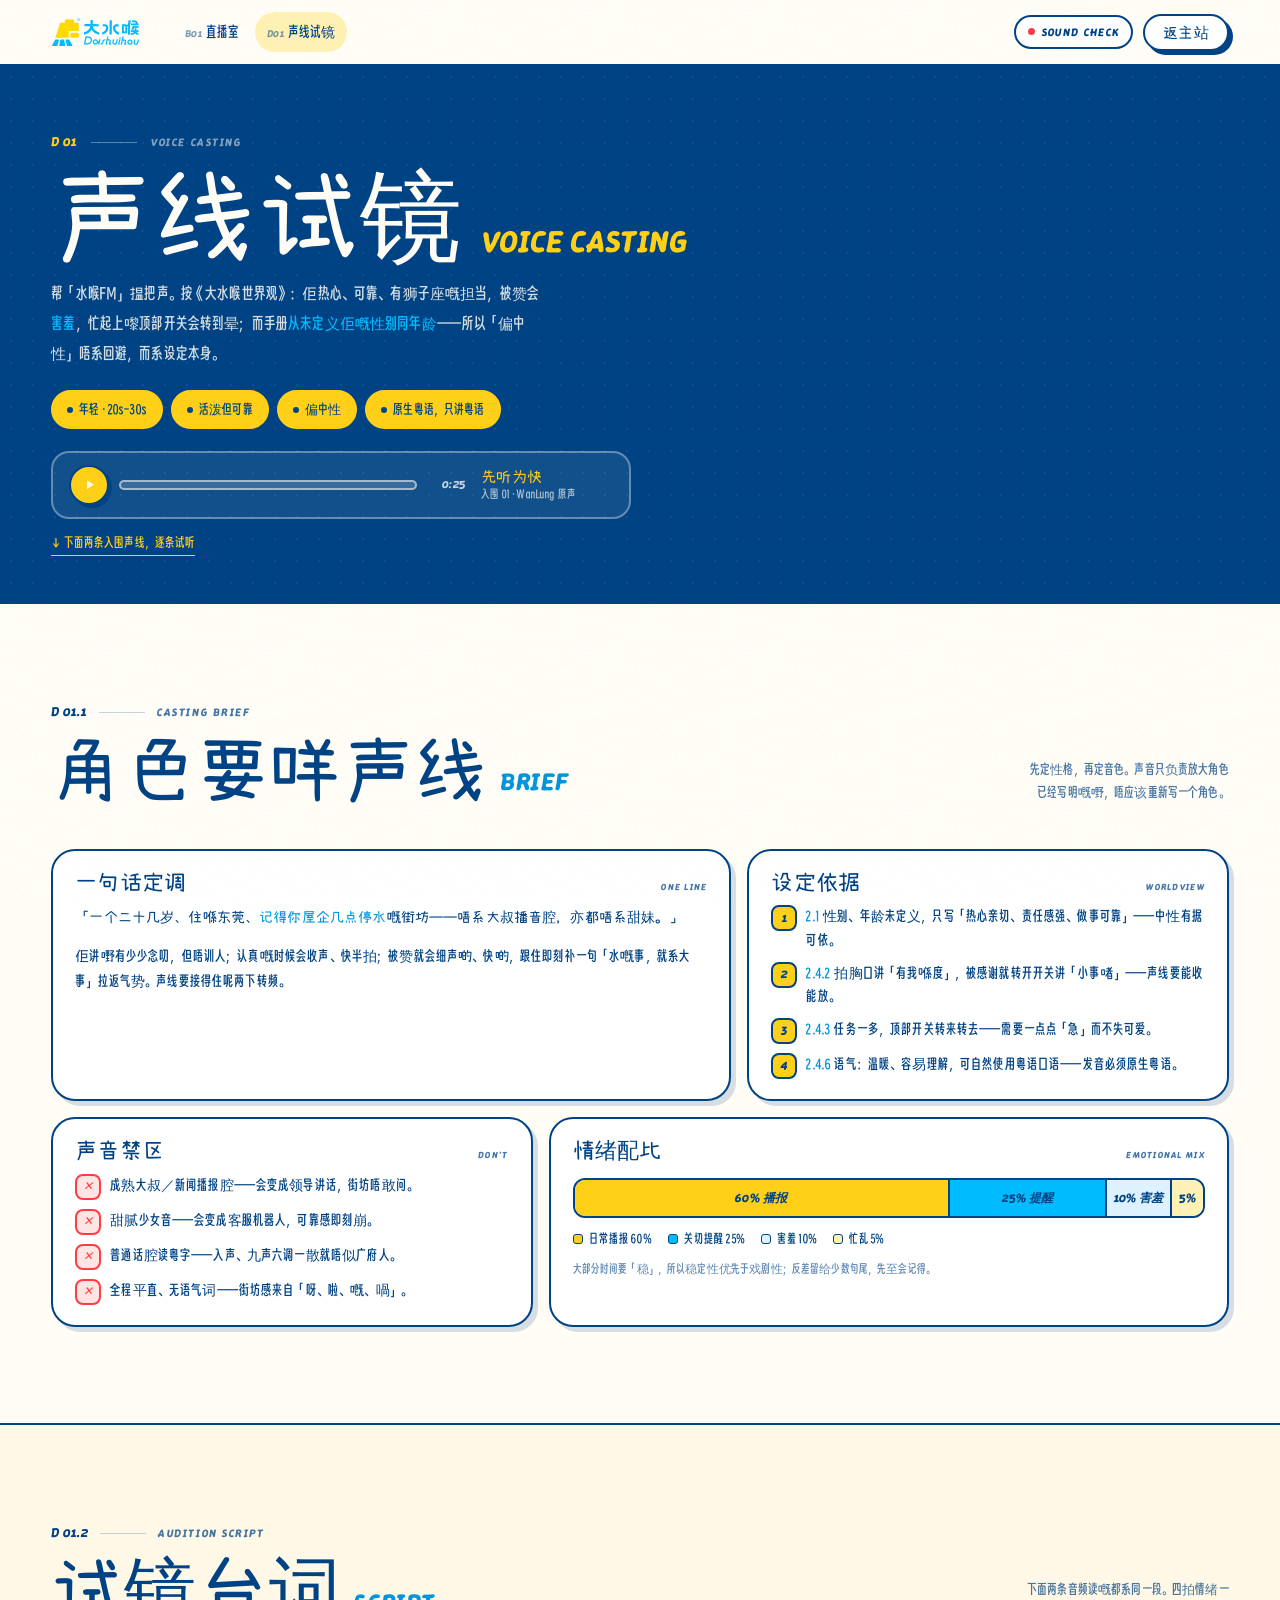
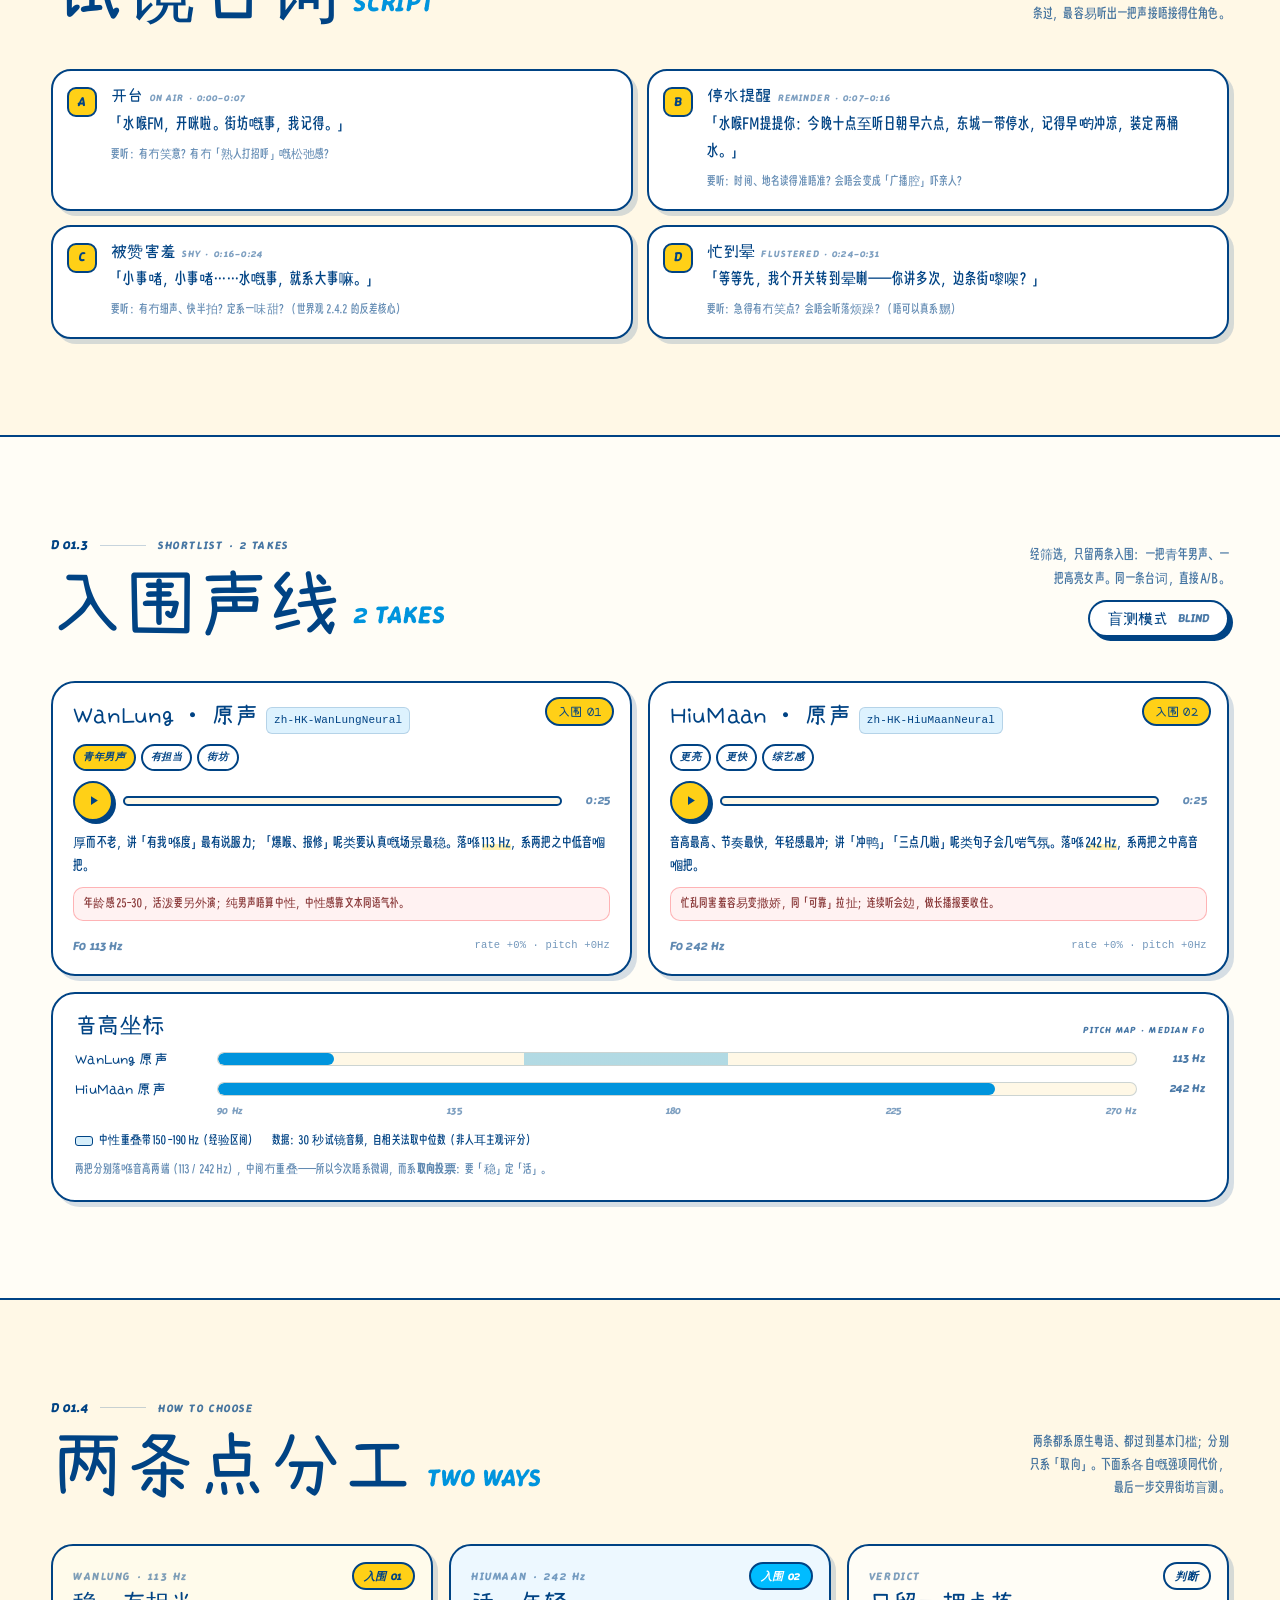
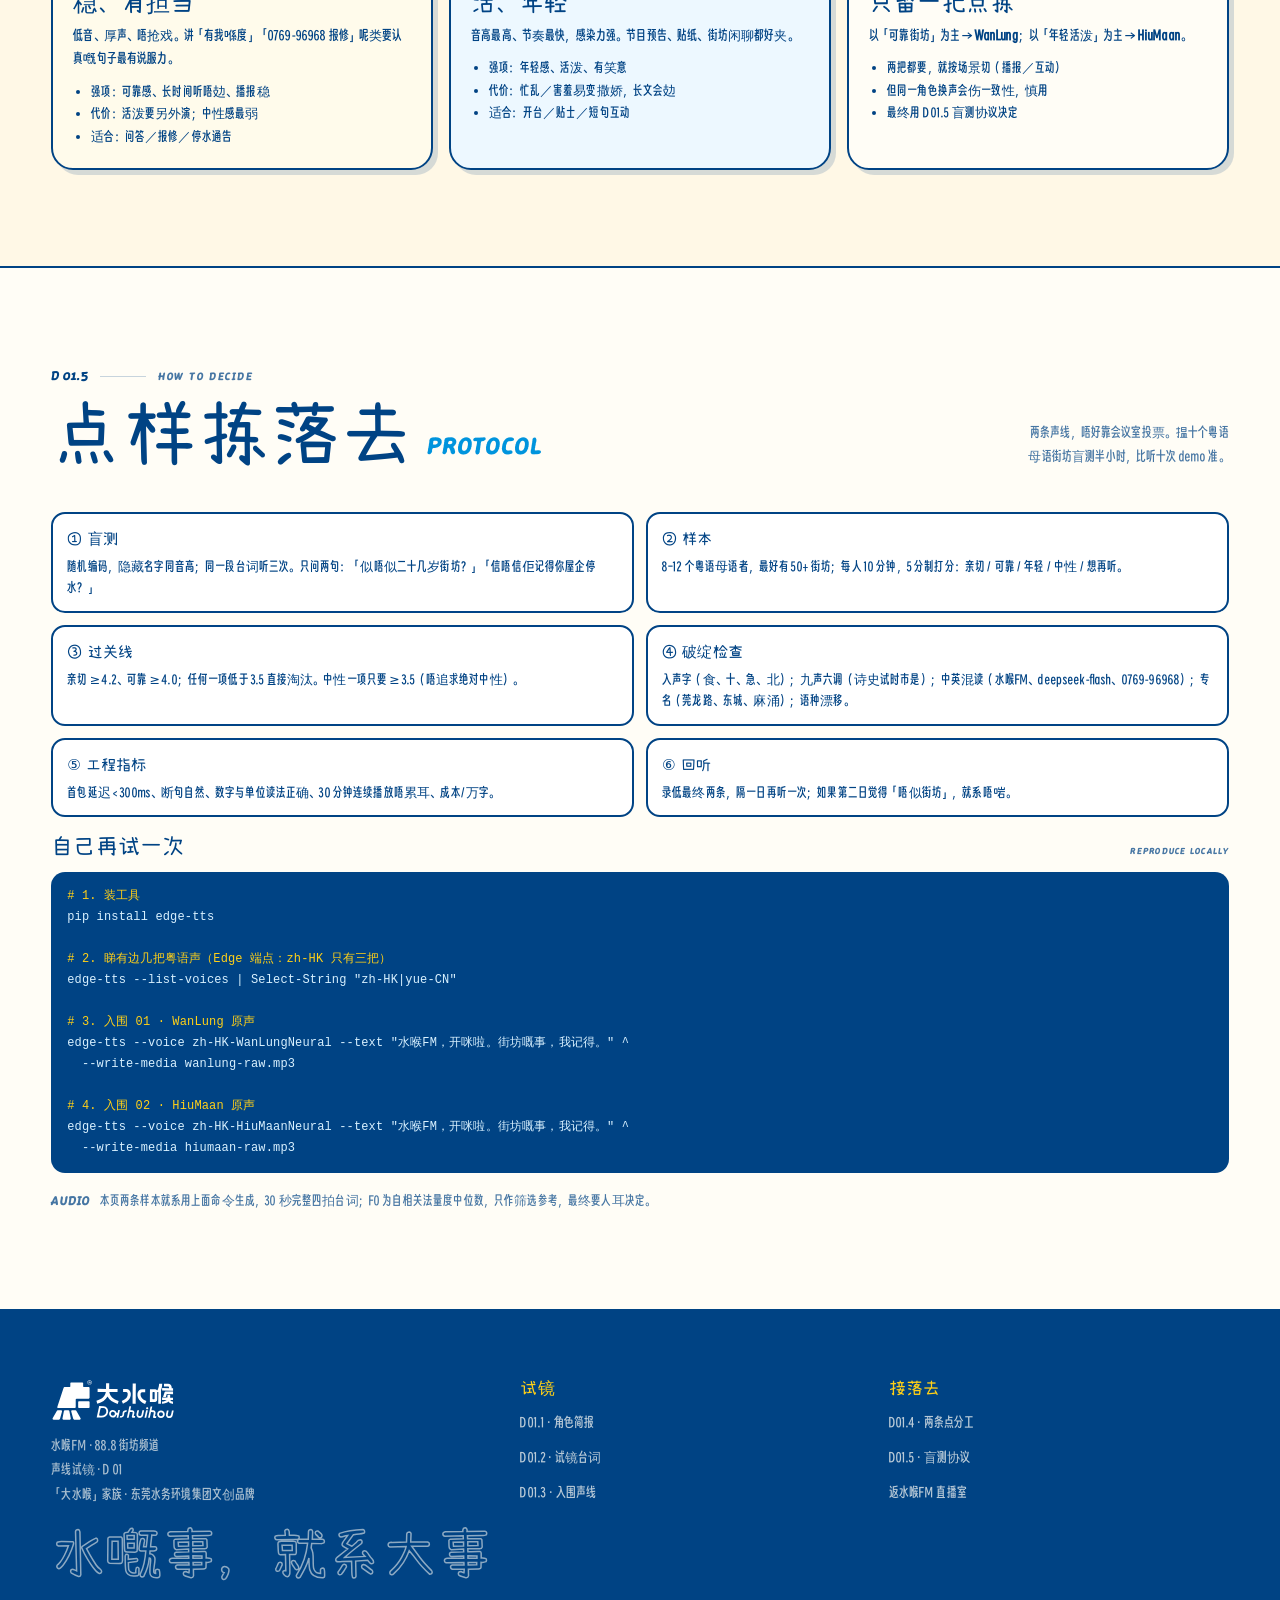
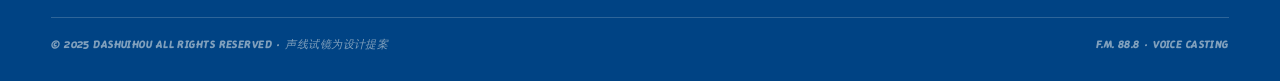
==== voice.html @ 7e5226dc "水喉FM · 88.8 街坊频道 v1.0（手机优先对话产品）" ====
<!doctype html>
<html lang="zh-Hans">
<head>
<meta charset="utf-8">
<meta name="viewport" content="width=device-width, initial-scale=1">
<title>声线试镜 · 水喉FM｜大水喉把声应该系点样</title>
<meta name="description" content="水喉FM 声线试镜：按《大水喉世界观》的角色设定，为大水喉挑一把年轻、活泼、偏中性的原生粤语声线。两条入围声线，可即时试听。">
<meta name="theme-color" content="#004384">
<link rel="icon" href="assets/img/logo-icon.svg" type="image/svg+xml">
<link rel="stylesheet" href="assets/css/brand.css">
<link rel="stylesheet" href="assets/css/landing.css">
<link rel="stylesheet" href="assets/css/voice.css">
<noscript><style>.reveal{opacity:1 !important;transform:none !important}</style></noscript>
</head>
<body>

<header class="topbar">
  <div class="wrap topbar__in">
    <a class="topbar__logo" href="index.html" aria-label="返水喉FM 首页">
      <img src="assets/img/logo-h.svg" alt="大水喉 Dashuihou">
    </a>
    <nav class="topbar__nav" aria-label="主导航">
      <a href="index.html"><b>B01</b>直播室</a>
      <a href="voice.html" style="background:var(--yellow-soft)"><b>D01</b>声线试镜</a>
    </nav>
    <div class="topbar__right">
      <span class="topbar__onair"><i></i>SOUND CHECK</span>
      <a class="btn btn--sm" href="index.html">返主站</a>
    </div>
  </div>
</header>

<main>

  <!-- ======================================================== 头图 -->
  <section class="vhead">
    <div class="wrap">
      <div class="vhead__meta"><span class="code">D 01</span><hr class="rule" style="width:46px;background:rgba(255,253,246,.35)"><span class="label-en">VOICE CASTING</span></div>
      <h1>声线试镜<em>VOICE CASTING</em></h1>
      <p class="vhead__lede">
        帮「水喉FM」揾把声。按《大水喉世界观》：佢热心、可靠、有狮子座嘅担当，被赞会<b>害羞</b>，忙起上嚟顶部开关会转到晕；而手册<b>从未定义佢嘅性别同年龄</b>——所以「偏中性」唔系回避，而系设定本身。
      </p>
      <div class="vkeys">
        <span class="on"><i></i>年轻 · 20s–30s</span>
        <span class="on"><i></i>活泼但可靠</span>
        <span class="on"><i></i>偏中性</span>
        <span class="on"><i></i>原生粤语，只讲粤语</span>
      </div>

      <!-- 先听为快：首屏就可以播 -->
      <div class="vhead__listen">
        <div class="vplay" data-audio="assets/audio/voice/wanlung-raw.mp3" data-dur="24.55">
          <button class="vplay__btn" type="button" aria-label="播放入围声线 01 WanLung 原声"><svg viewBox="0 0 24 24" fill="currentColor"><path d="M8 5v14l11-7z"/></svg></button>
          <div class="vplay__bar"><i></i></div>
          <span class="vplay__time">0:24</span>
        </div>
        <div class="vhead__listenMeta">
          <b>先听为快</b>
          <span>入围 01 · WanLung 原声</span>
        </div>
      </div>
      <a class="vjump" href="#candidates">↓ 下面两条入围声线，逐条试听</a>
    </div>
  </section>

  <!-- ======================================================== 简报 -->
  <section class="sec" id="brief">
    <div class="wrap">
      <div class="sec__head reveal">
        <div>
          <div class="sec__meta"><span class="code">D 01.1</span><hr class="rule"><span class="label-en">CASTING BRIEF</span></div>
          <h2>角色要咩声线<em>BRIEF</em></h2>
        </div>
        <p class="sec__note">先定性格，再定音色。声音只负责放大角色已经写明嘅嘢，唔应该重新写一个角色。</p>
      </div>

      <div class="vgrid">
        <div class="vcard vcard--7 reveal">
          <div class="vcard__head"><h3>一句话定调</h3><span class="label-en">ONE LINE</span></div>
          <p class="bigquote">
            「一个二十几岁、住喺东莞、<mark>记得你屋企几点停水</mark>嘅街坊——唔系大叔播音腔，亦都唔系甜妹。」
          </p>
          <p style="margin-top:14px;font-size:13.5px;line-height:1.85">
            佢讲嘢有少少念叨，但唔训人；认真嘅时候会收声、快半拍；被赞就会细声啲、快啲，跟住即刻补一句「水嘅事，就系大事」拉返气势。声线要接得住呢两下转频。
          </p>
        </div>

        <div class="vcard vcard--5 reveal">
          <div class="vcard__head"><h3>设定依据</h3><span class="label-en">WORLDVIEW</span></div>
          <ul class="vlist">
            <li><b>1</b><span><em>2.1</em> 性别、年龄未定义，只写「热心亲切、责任感强、做事可靠」——中性有据可依。</span></li>
            <li><b>2</b><span><em>2.4.2</em> 拍胸口讲「有我喺度」，被感谢就转开开关讲「小事啫」——声线要能收能放。</span></li>
            <li><b>3</b><span><em>2.4.3</em> 任务一多，顶部开关转来转去——需要一点点「急」而不失可爱。</span></li>
            <li><b>4</b><span><em>2.4.6</em> 语气：温暖、容易理解，可自然使用粤语口语——发音必须原生粤语。</span></li>
          </ul>
        </div>

        <div class="vcard vcard--5 reveal">
          <div class="vcard__head"><h3>声音禁区</h3><span class="label-en">DON'T</span></div>
          <ul class="vlist neg">
            <li><b>✕</b><span><b style="all:unset;font-weight:400">成熟大叔／新闻播报腔</b>——会变成领导讲话，街坊唔敢问。</span></li>
            <li><b>✕</b><span><b style="all:unset;font-weight:400">甜腻少女音</b>——会变成客服机器人，可靠感即刻崩。</span></li>
            <li><b>✕</b><span><b style="all:unset;font-weight:400">普通话腔读粤字</b>——入声、九声六调一散就唔似广府人。</span></li>
            <li><b>✕</b><span><b style="all:unset;font-weight:400">全程平直、无语气词</b>——街坊感来自「呀、啦、嘅、喎」。</span></li>
          </ul>
        </div>

        <div class="vcard vcard--7 reveal">
          <div class="vcard__head"><h3>情绪配比</h3><span class="label-en">EMOTIONAL MIX</span></div>
          <div class="moodbar">
            <div style="flex:60">60% 播报</div>
            <div style="flex:25">25% 提醒</div>
            <div style="flex:10">10% 害羞</div>
            <div style="flex:5">5%</div>
          </div>
          <div class="moodlegend">
            <span><i style="background:var(--yellow)"></i>日常播报 60%</span>
            <span><i style="background:var(--brand-blue)"></i>关切提醒 25%</span>
            <span><i style="background:var(--sky)"></i>害羞 10%</span>
            <span><i style="background:var(--yellow-soft)"></i>忙乱 5%</span>
          </div>
          <small>大部分时间要「稳」，所以稳定性优先于戏剧性；反差留给少数句尾，先至会记得。</small>
        </div>
      </div>
    </div>
  </section>

  <!-- ======================================================== 试镜台词 -->
  <section class="sec sec--alt" id="script">
    <div class="wrap">
      <div class="sec__head reveal">
        <div>
          <div class="sec__meta"><span class="code">D 01.2</span><hr class="rule"><span class="label-en">AUDITION SCRIPT</span></div>
          <h2>试镜台词<em>SCRIPT</em></h2>
        </div>
        <p class="sec__note">下面两条音频读嘅都系同一段。四拍情绪一条过，最容易听出一把声接唔接得住角色。</p>
      </div>

      <div class="lines reveal">
        <div class="line">
          <span class="line__tag">A</span>
          <h4>开台<span>ON AIR · 0:00–0:07</span></h4>
          <p>「水喉FM，开咪啦。街坊嘅事，我记得。」</p>
          <small>要听：有冇笑意？有冇「熟人打招呼」嘅松弛感？</small>
        </div>
        <div class="line">
          <span class="line__tag">B</span>
          <h4>停水提醒<span>REMINDER · 0:07–0:16</span></h4>
          <p>「水喉FM提提你：今晚十点至听日朝早六点，东城一带停水，记得早啲冲凉，装定两桶水。」</p>
          <small>要听：时间、地名读得准唔准？会唔会变成「广播腔」吓亲人？</small>
        </div>
        <div class="line">
          <span class="line__tag">C</span>
          <h4>被赞害羞<span>SHY · 0:16–0:24</span></h4>
          <p>「小事啫，小事啫……水嘅事，就系大事嘛。」</p>
          <small>要听：有冇细声、快半拍？定系一味甜？（世界观 2.4.2 的反差核心）</small>
        </div>
        <div class="line">
          <span class="line__tag">D</span>
          <h4>忙到晕<span>FLUSTERED · 0:24–0:31</span></h4>
          <p>「等等先，我个开关转到晕喇——你讲多次，边条街嚟㗎？」</p>
          <small>要听：急得有冇笑点？会唔会听落烦躁？（唔可以真系嬲）</small>
        </div>
      </div>
    </div>
  </section>

  <!-- ======================================================== 入围声线 -->
  <section class="sec" id="candidates">
    <div class="wrap">
      <div class="sec__head reveal">
        <div>
          <div class="sec__meta"><span class="code">D 01.3</span><hr class="rule"><span class="label-en">SHORTLIST · 2 TAKES</span></div>
          <h2>入围声线<em>2 TAKES</em></h2>
        </div>
        <div style="display:flex;flex-direction:column;gap:10px;align-items:flex-end">
          <p class="sec__note">经筛选，只留两条入围：一把青年男声、一把高亮女声。同一条台词，直接 A/B。</p>
          <button class="btn btn--sm" id="blindBtn" type="button" aria-pressed="false">盲测模式<em class="btn__en">BLIND</em></button>
        </div>
      </div>

      <div class="vc-grid reveal">

        <!-- 入围 01 -->
        <article class="vc">
          <span class="vc__badge">入围 01</span>
          <div class="vc__top"><span class="vc__name">WanLung · 原声</span><span class="vc__id">zh-HK-WanLungNeural</span></div>
          <div class="vc__tags"><span class="tag tag--yellow">青年男声</span><span class="tag">有担当</span><span class="tag tag--ghost">街坊</span></div>
          <div class="vplay" data-audio="assets/audio/voice/wanlung-raw.mp3" data-dur="24.55">
            <button class="vplay__btn" type="button" aria-label="播放 WanLung 原声"><svg viewBox="0 0 24 24" fill="currentColor"><path d="M8 5v14l11-7z"/></svg></button>
            <div class="vplay__bar"><i></i></div>
            <span class="vplay__time">0:24</span>
          </div>
          <p class="vc__note">厚而不老，讲「有我喺度」最有说服力；「爆喉、报修」呢类要认真嘅场景最稳。落喺 <b>113 Hz</b>，系两把之中低音嗰把。</p>
          <p class="vc__risk">年龄感 25–30，活泼要另外演；纯男声唔算中性，中性感靠文本同语气补。</p>
          <div class="vc__foot"><span class="vc__f0">F0 113 Hz</span><span class="vc__params">rate +0% · pitch +0Hz</span></div>
        </article>

        <!-- 入围 02 -->
        <article class="vc">
          <span class="vc__badge">入围 02</span>
          <div class="vc__top"><span class="vc__name">HiuMaan · 原声</span><span class="vc__id">zh-HK-HiuMaanNeural</span></div>
          <div class="vc__tags"><span class="tag">更亮</span><span class="tag">更快</span><span class="tag tag--ghost">综艺感</span></div>
          <div class="vplay" data-audio="assets/audio/voice/hiumaan-raw.mp3" data-dur="25.30">
            <button class="vplay__btn" type="button" aria-label="播放 HiuMaan 原声"><svg viewBox="0 0 24 24" fill="currentColor"><path d="M8 5v14l11-7z"/></svg></button>
            <div class="vplay__bar"><i></i></div>
            <span class="vplay__time">0:25</span>
          </div>
          <p class="vc__note">音高最高、节奏最快，年轻感最冲；讲「冲鸭」「三点几啦」呢类句子会几啱气氛。落喺 <b>242 Hz</b>，系两把之中高音嗰把。</p>
          <p class="vc__risk">忙乱同害羞容易变撒娇，同「可靠」拉扯；连续听会攰，做长播报要收住。</p>
          <div class="vc__foot"><span class="vc__f0">F0 242 Hz</span><span class="vc__params">rate +0% · pitch +0Hz</span></div>
        </article>
      </div>

      <!-- 音高坐标 -->
      <div class="vcard reveal" style="margin-top:16px">
        <div class="vcard__head"><h3>音高坐标</h3><span class="label-en">PITCH MAP · MEDIAN F0</span></div>
        <div class="f0">
          <div class="f0row"><span>WanLung 原声</span><div class="f0bar"><i style="width:12.6%"></i></div><em>113 Hz</em></div>
          <div class="f0row"><span>HiuMaan 原声</span><div class="f0bar"><i style="width:84.7%"></i></div><em>242 Hz</em></div>
        </div>
        <div class="f0scale"><span>90 Hz</span><span>135</span><span>180</span><span>225</span><span>270 Hz</span></div>
        <div class="f0key">
          <span><i style="background:rgba(0,148,221,.16)"></i>中性重叠带 150–190 Hz（经验区间）</span>
          <span>数据：30 秒试镜音频，自相关法取中位数（非人耳主观评分）</span>
        </div>
        <small style="margin-top:8px">两把分别落喺音高两端（113 / 242 Hz），中间冇重叠——所以今次唔系微调，而系<strong>取向投票</strong>：要「稳」定「活」。</small>
      </div>
    </div>
  </section>

  <!-- ======================================================== 建议 -->
  <section class="sec sec--alt" id="advice">
    <div class="wrap">
      <div class="sec__head reveal">
        <div>
          <div class="sec__meta"><span class="code">D 01.4</span><hr class="rule"><span class="label-en">HOW TO CHOOSE</span></div>
          <h2>两条点分工<em>TWO WAYS</em></h2>
        </div>
        <p class="sec__note">两条都系原生粤语、都过到基本门槛；分别只系「取向」。下面系各自嘅强项同代价，最后一步交畀街坊盲测。</p>
      </div>

      <div class="routes reveal">
        <div class="route route--now">
          <span class="route__tag tag tag--yellow">入围 01</span>
          <div class="route__step">WANLUNG · 113 Hz</div>
          <h3>稳、有担当</h3>
          <p>低音、厚声、唔抢戏。讲「有我喺度」「0769-96968 报修」呢类要认真嘅句子最有说服力。</p>
          <ul>
            <li>强项：可靠感、长时间听唔攰、播报稳</li>
            <li>代价：活泼要另外演；中性感最弱</li>
            <li>适合：问答／报修／停水通告</li>
          </ul>
        </div>

        <div class="route route--next">
          <span class="route__tag tag tag--blue">入围 02</span>
          <div class="route__step">HIUMAAN · 242 Hz</div>
          <h3>活、年轻</h3>
          <p>音高最高、节奏最快，感染力强。节目预告、贴纸、街坊闲聊都好夹。</p>
          <ul>
            <li>强项：年轻感、活泼、有笑意</li>
            <li>代价：忙乱／害羞易变撒娇，长文会攰</li>
            <li>适合：开台／贴士／短句互动</li>
          </ul>
        </div>

        <div class="route route--long">
          <span class="route__tag tag tag--ghost">判断</span>
          <div class="route__step">VERDICT</div>
          <h3>只留一把点拣</h3>
          <p>以「可靠街坊」为主 → <b>WanLung</b>；以「年轻活泼」为主 → <b>HiuMaan</b>。</p>
          <ul>
            <li>两把都要，就按场景切（播报／互动）</li>
            <li>但同一角色换声会伤一致性，慎用</li>
            <li>最终用 D 01.5 盲测协议决定</li>
          </ul>
        </div>
      </div>
    </div>
  </section>

  <!-- ======================================================== 拣法 -->
  <section class="sec" id="howto">
    <div class="wrap">
      <div class="sec__head reveal">
        <div>
          <div class="sec__meta"><span class="code">D 01.5</span><hr class="rule"><span class="label-en">HOW TO DECIDE</span></div>
          <h2>点样拣落去<em>PROTOCOL</em></h2>
        </div>
        <p class="sec__note">两条声线，唔好靠会议室投票。揾十个粤语母语街坊盲测半小时，比听十次 demo 准。</p>
      </div>

      <div class="checklist reveal">
        <div class="check"><b>① 盲测</b>随机编码，隐藏名字同音高；同一段台词听三次。只问两句：「似唔似二十几岁街坊？」「信唔信佢记得你屋企停水？」</div>
        <div class="check"><b>② 样本</b>8–12 个粤语母语者，最好有 50+ 街坊；每人 10 分钟，5 分制打分：亲切 / 可靠 / 年轻 / 中性 / 想再听。</div>
        <div class="check"><b>③ 过关线</b>亲切 ≥ 4.2、可靠 ≥ 4.0；任何一项低于 3.5 直接淘汰。中性一项只要 ≥ 3.5（唔追求绝对中性）。</div>
        <div class="check"><b>④ 破绽检查</b>入声字（食、十、急、北）；九声六调（诗史试时市是）；中英混读（水喉FM、deepseek-flash、0769-96968）；专名（莞龙路、东城、麻涌）；语种漂移。</div>
        <div class="check"><b>⑤ 工程指标</b>首包延迟 &lt; 300ms、断句自然、数字与单位读法正确、30 分钟连续播放唔累耳、成本/万字。</div>
        <div class="check"><b>⑥ 回听</b>录低最终两条，隔一日再听一次；如果第二日觉得「唔似街坊」，就系唔啱。</div>
      </div>

      <div style="margin-top:18px" class="reveal">
        <div class="vcard__head"><h3>自己再试一次</h3><span class="label-en">REPRODUCE LOCALLY</span></div>
        <pre class="codeblock"><b># 1. 装工具</b>
pip install edge-tts

<b># 2. 睇有边几把粤语声（Edge 端点：zh-HK 只有三把）</b>
edge-tts --list-voices | Select-String "zh-HK|yue-CN"

<b># 3. 入围 01 · WanLung 原声</b>
edge-tts --voice zh-HK-WanLungNeural --text "水喉FM，开咪啦。街坊嘅事，我记得。" ^
  --write-media wanlung-raw.mp3

<b># 4. 入围 02 · HiuMaan 原声</b>
edge-tts --voice zh-HK-HiuMaanNeural --text "水喉FM，开咪啦。街坊嘅事，我记得。" ^
  --write-media hiumaan-raw.mp3</pre>
        <p class="console-note"><span class="code">AUDIO</span>本页两条样本就系用上面命令生成，30 秒完整四拍台词；F0 为自相关法量度中位数，只作筛选参考，最终要人耳决定。</p>
      </div>
    </div>
  </section>

</main>

<footer class="foot">
  <div class="wrap">
    <div class="foot__top">
      <div class="foot__logo">
        <img src="assets/img/logo-h-white.svg" alt="大水喉 Dashuihou">
        <p>水喉FM · 88.8 街坊频道<br>声线试镜 · D 01<br>「大水喉」家族 · 东莞水务环境集团文创品牌</p>
        <div class="foot__big">水嘅事，就系大事</div>
      </div>
      <div class="foot__col">
        <h4>试镜</h4>
        <ul>
          <li><a href="#brief">D01.1 · 角色简报</a></li>
          <li><a href="#script">D01.2 · 试镜台词</a></li>
          <li><a href="#candidates">D01.3 · 入围声线</a></li>
        </ul>
      </div>
      <div class="foot__col">
        <h4>接落去</h4>
        <ul>
          <li><a href="#advice">D01.4 · 两条点分工</a></li>
          <li><a href="#howto">D01.5 · 盲测协议</a></li>
          <li><a href="index.html">返水喉FM 直播室</a></li>
        </ul>
      </div>
    </div>
    <div class="foot__bottom">
      <span>© 2025 DASHUIHOU ALL RIGHTS RESERVED · 声线试镜为设计提案</span>
      <span>F.M. 88.8 · VOICE CASTING</span>
    </div>
  </div>
</footer>

<script src="assets/js/reveal.js"></script>
<script src="assets/js/voice.js"></script>
</body>
</html>
---- assets/css/brand.css ----
/* ==========================================================================
   水喉FM · 品牌基础层
   使用《大水喉品牌视觉规范手册》A 5 / A 6 与《大水喉IP基础规范手册》C 1 规范
   ========================================================================== */

/* --- 品牌专用字体（按手册 A 5 规范裁切后的网页字库） ---------------------- */
@font-face {
  font-family: 'Xiaolai SC';
  src: url('../fonts/xiaolai-sc.woff2') format('woff2');
  font-display: swap;
  font-weight: 400;
}
@font-face {
  font-family: 'Jinzishe';
  src: url('../fonts/jinzishe.woff2') format('woff2');
  font-display: swap;
  font-weight: 400;
}
@font-face {
  font-family: 'Winky Rough';
  src: url('../fonts/winky-rough.woff2') format('woff2');
  font-display: swap;
  font-weight: 700;
}
@font-face {
  font-family: 'Winky Rough';
  src: url('../fonts/winky-rough-italic.woff2') format('woff2');
  font-display: swap;
  font-style: italic;
  font-weight: 700;
}

/* --- 色彩 ---------------------------------------------------------------- */
:root {
  /* IP 三色（手册 C 1，线上 RGB 值） */
  --ink: #004384;            /* 深水蓝  R0 G67 B132 */
  --blue: #0094DD;           /* 大水蓝  R0 G148 B221 */
  --yellow: #FFD017;         /* 水喉黄  R255 G208 B23 */
  /* 品牌标识双色（手册 A 6） */
  --brand-yellow: #FFDA00;
  --brand-blue: #00BCFF;
  /* 辅助色（手册 A 6.4 / C 1.2-1.5） */
  --red: #FD3C44;
  --brown: #D18354;
  --grey: #9CA6B0;
  --green: #5AA058;

  /* 派生 */
  --ink-soft: #1B5A97;
  --sky: #DDF2FE;
  --sky-2: #C6E9FC;
  --blue-wash: #EDF8FF;
  --yellow-soft: #FFF1B4;
  --yellow-pale: #FFFBEB;
  --paper: #FFFDF6;
  --paper-2: #FFF8E6;
  --line: rgba(0, 67, 132, .22);
  --line-strong: rgba(0, 67, 132, .55);

  --bd: 2.5px;
  --r-xl: 34px;
  --r-lg: 24px;
  --r-md: 16px;
  --r-sm: 10px;
  --shadow-hard: 6px 6px 0 var(--ink);
  --shadow-soft: 5px 5px 0 rgba(0, 67, 132, .16);

  --font-display: 'Xiaolai SC', 'PingFang SC', 'Microsoft YaHei', system-ui, sans-serif;
  --font-body: 'Jinzishe', 'Xiaolai SC', 'PingFang SC', 'Microsoft YaHei', system-ui, sans-serif;
  --font-latin: 'Winky Rough', 'Trebuchet MS', system-ui, sans-serif;

  --gutter: clamp(18px, 4vw, 56px);
  --maxw: 1280px;
}

/* --- 基础 ---------------------------------------------------------------- */
*,
*::before,
*::after { box-sizing: border-box; }

html { -webkit-text-size-adjust: 100%; scroll-behavior: smooth; }

body {
  margin: 0;
  background: var(--paper);
  color: var(--ink);
  font-family: var(--font-body);
  font-size: clamp(15px, 1.05vw, 16.5px);
  line-height: 1.88;
  letter-spacing: .01em;
  -webkit-font-smoothing: antialiased;
  overflow-x: hidden;
}

body::before {           /* 纸张颗粒，替代手册中的「粗糙化」观感 */
  content: '';
  position: fixed;
  inset: 0;
  background-image: url('../img/grain.png');
  opacity: .5;
  pointer-events: none;
  z-index: 9999;
  mix-blend-mode: multiply;
}

img { max-width: 100%; display: block; }
svg { display: block; }
a { color: inherit; text-decoration: none; }
button { font: inherit; color: inherit; cursor: pointer; }
::selection { background: var(--yellow); color: var(--ink); }

h1, h2, h3, h4 {
  font-family: var(--font-display);
  font-weight: 400;
  line-height: 1.06;
  margin: 0;
  letter-spacing: .01em;
}

p { margin: 0; }

:focus-visible {
  outline: 3px solid var(--blue);
  outline-offset: 3px;
  border-radius: 6px;
}

/* --- 版面零件 ------------------------------------------------------------ */
.wrap {
  width: min(100% - var(--gutter) * 2, var(--maxw));
  margin-inline: auto;
}

.code {                      /* 手册式编号：A 4.3 */
  font-family: var(--font-latin);
  font-style: italic;
  font-weight: 700;
  font-size: 13px;
  letter-spacing: .04em;
  white-space: nowrap;
}

.label-en {                  /* 手册式英文小标 */
  font-family: var(--font-latin);
  font-style: italic;
  font-weight: 700;
  font-size: 11px;
  letter-spacing: .14em;
  text-transform: uppercase;
  opacity: .72;
}

.rule {                      /* 手册页首细线 */
  height: 1px;
  background: var(--line);
  border: 0;
  margin: 0;
}

.pipe {                      /* 延展图形 A 11.1：水管可无限拉长 */
  position: relative;
  height: 12px;
  border: var(--bd) solid var(--ink);
  border-radius: 999px;
  background: var(--yellow);
}
.pipe::after {               /* 管口套环 */
  content: '';
  position: absolute;
  right: -10px;
  top: 50%;
  width: 18px;
  height: 26px;
  transform: translateY(-50%);
  border: var(--bd) solid var(--ink);
  border-radius: 7px;
  background: var(--brand-blue);
}

.tag {
  display: inline-flex;
  align-items: center;
  gap: 6px;
  padding: 2px 10px;
  border: 2px solid var(--ink);
  border-radius: 999px;
  background: #fff;
  font-family: var(--font-latin);
  font-style: italic;
  font-weight: 700;
  font-size: 11px;
  letter-spacing: .06em;
  white-space: nowrap;
}
.tag--yellow { background: var(--yellow); }
.tag--blue { background: var(--brand-blue); color: #fff; border-color: var(--ink); }
.tag--ink { background: var(--ink); color: #fff; }
.tag--ghost { background: transparent; }

/* --- 按钮 ---------------------------------------------------------------- */
.btn {
  --bg: #fff;
  --fg: var(--ink);
  display: inline-flex;
  align-items: center;
  justify-content: center;
  gap: 10px;
  padding: 13px 26px;
  border: var(--bd) solid var(--ink);
  border-radius: 999px;
  background: var(--bg);
  color: var(--fg);
  font-family: var(--font-display);
  font-size: 18px;
  line-height: 1;
  box-shadow: 4px 4px 0 var(--ink);
  transition: transform .16s cubic-bezier(.3, 1.4, .5, 1), box-shadow .16s;
  white-space: nowrap;
}
.btn:hover { transform: translate(-2px, -2px); box-shadow: 6px 6px 0 var(--ink); }
.btn:active { transform: translate(3px, 3px); box-shadow: 1px 1px 0 var(--ink); }
.btn--primary { --bg: var(--yellow); }
.btn--blue { --bg: var(--brand-blue); }
.btn--ink { --bg: var(--ink); --fg: #fff; }
.btn--ghost { --bg: transparent; box-shadow: 4px 4px 0 rgba(0, 67, 132, .22); }
.btn--sm { padding: 9px 18px; font-size: 15px; }
.btn__en { font-family: var(--font-latin); font-style: italic; font-weight: 700; font-size: .78em; opacity: .7; }

/* --- 贴纸（表情包 B 10 语言） -------------------------------------------- */
.sticker {
  background: #fff;
  border: 3px solid var(--ink);
  border-radius: var(--r-lg);
  box-shadow: var(--shadow-soft);
}

/* --- 动画 ---------------------------------------------------------------- */
@keyframes pulse-dot {
  0%, 100% { transform: scale(1); opacity: 1; }
  50% { transform: scale(.72); opacity: .55; }
}
@keyframes float-y {
  0%, 100% { transform: translateY(0); }
  50% { transform: translateY(-10px); }
}
@keyframes marquee {
  from { transform: translateX(0); }
  to { transform: translateX(-50%); }
}
@keyframes eq {
  0%, 100% { transform: scaleY(.35); }
  50% { transform: scaleY(1); }
}
@keyframes ripple {
  from { transform: scale(.55); opacity: .55; }
  to { transform: scale(1.35); opacity: 0; }
}

.reveal { opacity: 0; transform: translateY(26px); transition: opacity .7s ease, transform .7s cubic-bezier(.2, .8, .2, 1); }
.reveal.is-in { opacity: 1; transform: none; }

@media (prefers-reduced-motion: reduce) {
  html { scroll-behavior: auto; }
  *, *::before, *::after { animation-duration: .001ms !important; animation-iteration-count: 1 !important; transition-duration: .001ms !important; }
  .reveal { opacity: 1; transform: none; }
}

@media print {
  .reveal { opacity: 1 !important; transform: none !important; }
  body::before { display: none; }
}

/* --- 滚动条 -------------------------------------------------------------- */
::-webkit-scrollbar { width: 12px; height: 12px; }
::-webkit-scrollbar-track { background: var(--paper-2); }
::-webkit-scrollbar-thumb {
  background: var(--ink);
  border: 3px solid var(--paper-2);
  border-radius: 99px;
}
::-webkit-scrollbar-thumb:hover { background: var(--blue); }
---- assets/css/landing.css ----
/* ==========================================================================
   水喉FM · 版面
   ========================================================================== */

/* ------------------------------------------------------------- 顶部导航 */
.filewarn {
  position: relative;
  z-index: 500;
  padding: 10px 18px;
  background: var(--yellow);
  border-bottom: 2.5px solid var(--ink);
  font-size: 13.5px;
  line-height: 1.7;
}
.filewarn b { margin-right: 6px; }
.filewarn code {
  font-family: 'Consolas', monospace;
  font-size: 12px;
  background: #fff;
  border: 1px solid var(--ink);
  border-radius: 5px;
  padding: 1px 6px;
}
.topbar {
  position: sticky;
  top: 0;
  z-index: 90;
  background: color-mix(in srgb, var(--paper) 92%, transparent);
  backdrop-filter: blur(10px) saturate(1.1);
  border-bottom: 2px solid var(--ink);
}
.topbar__in {
  display: flex;
  align-items: center;
  gap: clamp(12px, 2vw, 28px);
  height: 64px;
}
.topbar__logo img { height: 30px; width: auto; }
.topbar__nav { display: flex; gap: 4px; margin-left: 8px; }
.topbar__nav a {
  padding: 7px 12px;
  border-radius: 999px;
  font-size: 14px;
  transition: .16s;
  white-space: nowrap;
}
.topbar__nav a:hover { background: var(--yellow-soft); }
.topbar__nav a b { font-family: var(--font-latin); font-style: italic; font-size: 10px; opacity: .5; margin-right: 4px; }
.topbar__right { display: flex; align-items: center; gap: 10px; margin-left: auto; }
.topbar__onair {
  display: inline-flex;
  align-items: center;
  gap: 7px;
  padding: 5px 12px;
  border: 2px solid var(--ink);
  border-radius: 999px;
  font-family: var(--font-latin);
  font-style: italic;
  font-weight: 700;
  font-size: 11px;
  letter-spacing: .12em;
  background: #fff;
}
.topbar__onair i { width: 7px; height: 7px; border-radius: 50%; background: var(--red); animation: pulse-dot 1.6s infinite; }

/* ------------------------------------------------------------------ Hero */
.hero {
  position: relative;
  overflow: hidden;
  background: var(--ink);
  color: var(--paper);
  isolation: isolate;
}
.hero::after {
  content: '';
  position: absolute;
  inset: 0;
  background-image: radial-gradient(rgba(255, 255, 255, .13) 1px, transparent 1px);
  background-size: 22px 22px;
  opacity: .5;
  pointer-events: none;
  z-index: 1;
}
.hero__dots {
  position: absolute;
  width: 520px;
  height: 520px;
  border-radius: 50%;
  border: 2px dashed rgba(255, 255, 255, .18);
  z-index: 0;
}
.hero__dots--a { right: -140px; top: -160px; }
.hero__dots--b { right: -40px; top: -60px; width: 360px; height: 360px; }

/* 顶部水管条 */
.hero__pipe {
  position: relative;
  z-index: 3;
  display: flex;
  align-items: center;
  gap: 14px;
  height: 46px;
  padding: 0 18px 0 8px;
  background: var(--yellow);
  color: var(--ink);
  border-bottom: 2.5px solid var(--ink);
}
.hero__pipe img { height: 32px; width: auto; flex: none; }
.hero__pipe .pipe__line { flex: 1; height: 6px; background: repeating-linear-gradient(90deg, var(--ink) 0 10px, transparent 10px 20px); opacity: .35; }
.hero__pipe .lab {
  font-family: var(--font-latin);
  font-style: italic;
  font-weight: 700;
  font-size: 12px;
  letter-spacing: .1em;
  white-space: nowrap;
}
.hero__pipe .lab.live {
  display: inline-flex;
  align-items: center;
  gap: 6px;
  padding: 3px 11px;
  border: 2px solid var(--ink);
  border-radius: 999px;
  background: var(--red);
  color: #fff;
  font-size: 10.5px;
}
.hero__pipe .lab.live i { width: 6px; height: 6px; border-radius: 50%; background: #fff; animation: pulse-dot 1.5s infinite; }

.hero__grid {
  position: relative;
  z-index: 3;
  display: grid;
  grid-template-columns: minmax(0, 1.08fr) minmax(0, .92fr);
  gap: clamp(20px, 4vw, 56px);
  align-items: center;
  padding: clamp(26px, 4vw, 52px) 0 clamp(30px, 4vw, 54px);
}
.hero__copy { max-width: 640px; }
.hero__kicker {
  display: inline-flex;
  align-items: center;
  gap: 10px;
  padding: 6px 14px;
  border: 2px solid rgba(255, 253, 246, .55);
  border-radius: 999px;
  font-family: var(--font-latin);
  font-style: italic;
  font-weight: 700;
  font-size: 11px;
  letter-spacing: .16em;
  margin-bottom: 18px;
}
.hero__title {
  font-size: clamp(74px, 12vw, 168px);
  line-height: .84;
  letter-spacing: -.01em;
  color: var(--paper);
  display: flex;
  align-items: baseline;
  gap: .04em;
  flex-wrap: nowrap;
}
.hero__title em {
  font-family: var(--font-latin);
  font-style: italic;
  font-weight: 700;
  color: var(--yellow);
  font-size: .66em;
  letter-spacing: -.01em;
  transform: translateY(-.06em);
}
.hero__freq {
  display: inline-flex;
  align-items: center;
  gap: 8px;
  margin-top: 14px;
  font-family: var(--font-latin);
  font-style: italic;
  font-weight: 700;
  font-size: clamp(20px, 2.6vw, 30px);
  color: var(--brand-blue);
}
.hero__freq .bars { display: inline-flex; gap: 3px; align-items: flex-end; height: 1em; }
.hero__freq .bars i {
  width: 6px;
  height: 100%;
  background: var(--brand-blue);
  border-radius: 2px;
  clip-path: polygon(20% 0, 80% 0, 100% 100%, 0 100%);
  animation: eq 1.1s ease-in-out infinite;
}
.hero__freq .bars i:nth-child(2) { animation-delay: .16s; }
.hero__freq .bars i:nth-child(3) { animation-delay: .32s; }
.hero__quote {
  margin-top: 22px;
  display: flex;
  gap: 12px;
  align-items: flex-start;
  font-family: var(--font-display);
  font-size: clamp(24px, 3.1vw, 36px);
  line-height: 1.42;
  color: var(--yellow);
}
.hero__quote span { flex: none; font-size: .8em; opacity: .55; }
.hero__sub {
  margin-top: 14px;
  max-width: 46ch;
  font-size: clamp(14.5px, 1.2vw, 17px);
  line-height: 1.95;
  color: rgba(255, 253, 246, .82);
}
.hero__sub b { font-weight: 400; color: var(--brand-blue); }
.hero__cta { display: flex; flex-wrap: wrap; gap: 12px; margin-top: 26px; }
.hero__cta .btn--ghost { color: var(--paper); border-color: var(--paper); box-shadow: 4px 4px 0 rgba(255, 255, 255, .28); }
.hero__cta .btn--ghost:hover { box-shadow: 6px 6px 0 rgba(255, 255, 255, .35); }
.hero__meta {
  display: flex;
  flex-wrap: wrap;
  gap: 8px 18px;
  margin-top: 24px;
  font-size: 12px;
  color: rgba(255, 253, 246, .62);
}
.hero__meta span { display: inline-flex; align-items: center; gap: 6px; }
.hero__meta i { width: 5px; height: 5px; border-radius: 50%; background: var(--yellow); }

/* 右：主播位 */
.hero__stage {
  position: relative;
  display: grid;
  place-items: center;
  aspect-ratio: 1 / .92;
  min-height: 320px;
}
.hero__stage .disc {
  position: absolute;
  width: 84%;
  aspect-ratio: 1;
  border-radius: 50%;
  background: var(--yellow);
  border: 3px solid var(--ink);
  box-shadow: 0 0 0 18px rgba(255, 208, 23, .16), 0 0 0 36px rgba(255, 208, 23, .08);
}
.hero__stage .cardip {
  position: relative;
  z-index: 2;
  width: 76%;
  background: var(--paper);
  border: 3px solid var(--ink);
  border-radius: 30px;
  padding: 12px 12px 6px;
  transform: rotate(-2.5deg);
  box-shadow: 10px 12px 0 rgba(0, 20, 40, .32);
}
.hero__stage .cardip img { width: 100%; max-height: 380px; object-fit: contain; }
.hero__stage .cardip figcaption {
  display: flex;
  justify-content: space-between;
  align-items: center;
  padding: 4px 4px 4px;
  font-family: var(--font-latin);
  font-style: italic;
  font-weight: 700;
  font-size: 10px;
  letter-spacing: .1em;
  color: var(--ink);
}
.hero__stage .cardip figcaption span { opacity: .55; }
.hero__badge {
  position: absolute;
  z-index: 4;
  right: 2%;
  top: 6%;
  width: 92px;
  height: 92px;
  border-radius: 50%;
  border: 3px solid var(--ink);
  background: var(--brand-blue);
  color: var(--ink);
  display: grid;
  place-items: center;
  text-align: center;
  font-family: var(--font-latin);
  font-style: italic;
  font-weight: 700;
  font-size: 11px;
  line-height: 1.2;
  letter-spacing: .04em;
  transform: rotate(9deg);
  box-shadow: 4px 4px 0 rgba(0, 20, 40, .35);
  animation: float-y 6s ease-in-out infinite;
}
.hero__badge b { display: block; font-size: 20px; letter-spacing: 0; }
.hero__tune {
  position: absolute;
  z-index: 4;
  left: -6%;
  bottom: -2%;
  background: var(--paper);
  color: var(--ink);
  border: 3px solid var(--ink);
  border-radius: 18px;
  padding: 8px 14px 10px;
  transform: rotate(-3deg);
  box-shadow: 5px 5px 0 rgba(0, 20, 40, .3);
  min-width: 190px;
}
.hero__tune small { display: block; font-family: var(--font-latin); font-style: italic; font-size: 9px; letter-spacing: .14em; opacity: .55; }
.hero__tune b { font-family: var(--font-display); font-weight: 400; font-size: 17px; display: block; line-height: 1.3; }
.hero__tune .scale { display: flex; gap: 3px; margin-top: 6px; }
.hero__tune .scale i { flex: 1; height: 8px; border-radius: 2px; background: var(--sky-2); }
.hero__tune .scale i.on { background: var(--blue); }
.hero__tune .scale i.on:last-child { background: var(--yellow); border: 1.5px solid var(--ink); }

/* 跑马灯 */
.ticker {
  position: relative;
  z-index: 3;
  overflow: hidden;
  border-top: 2.5px solid var(--ink);
  border-bottom: 2.5px solid var(--ink);
  background: var(--yellow);
  color: var(--ink);
}
.ticker__track {
  display: flex;
  width: max-content;
  animation: marquee 46s linear infinite;
}
.ticker:hover .ticker__track { animation-play-state: paused; }
.ticker__track span {
  display: inline-flex;
  align-items: center;
  gap: 14px;
  padding: 9px 22px;
  font-family: var(--font-display);
  font-size: 15px;
  white-space: nowrap;
}
.ticker__track span::after { content: '✳'; font-size: 12px; opacity: .55; }
.ticker__track b { font-family: var(--font-latin); font-style: italic; font-weight: 700; font-size: 12px; letter-spacing: .08em; opacity: .7; }

/* ------------------------------------------------------------- 章节标题 */
section[id] { scroll-margin-top: 82px; }
.sec { padding: clamp(54px, 7.5vw, 104px) 0; }
.sec--alt { background: var(--paper-2); border-block: 2px solid var(--ink); }
.sec--blue { background: var(--blue-wash); border-block: 2px solid var(--ink); }
.sec__head { display: grid; grid-template-columns: minmax(0, 1fr) auto; gap: 18px; align-items: end; margin-bottom: clamp(26px, 3.6vw, 44px); }
.sec__meta { display: flex; align-items: center; gap: 12px; margin-bottom: 8px; }
.sec__meta .rule { flex: none; width: 46px; }
.sec__head h2 { font-size: clamp(40px, 5.6vw, 76px); line-height: 1; }
.sec__head h2 em { font-family: var(--font-latin); font-style: italic; font-weight: 700; font-size: .34em; letter-spacing: .04em; color: var(--blue); vertical-align: .18em; margin-left: .5em; }
.sec__note { max-width: 34ch; font-size: 13px; line-height: 1.8; opacity: .72; text-align: right; }
.sec__note b { font-weight: 400; color: var(--blue); }

/* -------------------------------------------------------------- 节目表 */
.programs { display: grid; grid-template-columns: repeat(3, minmax(0, 1fr)); gap: 16px; }
.prog {
  position: relative;
  display: flex;
  flex-direction: column;
  gap: 8px;
  padding: 20px 20px 18px;
  background: #fff;
  border: 2.5px solid var(--ink);
  border-radius: 22px;
  box-shadow: var(--shadow-soft);
  transition: transform .22s cubic-bezier(.2, .9, .3, 1.3), box-shadow .22s;
  overflow: hidden;
}
.prog:hover { transform: translateY(-6px) rotate(-.5deg); box-shadow: 8px 10px 0 rgba(0, 67, 132, .16); }
.prog::before {
  content: '';
  position: absolute;
  inset: auto -30% -60% auto;
  width: 150px;
  height: 150px;
  border-radius: 50%;
  background: var(--yellow-soft);
  z-index: 0;
  opacity: .7;
}
.prog > * { position: relative; z-index: 1; }
.prog__top { display: flex; align-items: center; justify-content: space-between; gap: 10px; }
.prog__time {
  font-family: var(--font-latin);
  font-style: italic;
  font-weight: 700;
  font-size: 13px;
  letter-spacing: .06em;
  padding: 3px 10px;
  border: 2px solid var(--ink);
  border-radius: 999px;
  background: var(--yellow);
}
.prog__no { font-family: var(--font-latin); font-style: italic; font-size: 11px; opacity: .45; letter-spacing: .1em; }
.prog h3 { font-size: 27px; line-height: 1.2; margin-top: 2px; }
.prog p { font-size: 13.5px; line-height: 1.8; opacity: .8; }
.prog__api { display: flex; flex-wrap: wrap; gap: 5px; margin-top: auto; padding-top: 10px; }
.prog__api code {
  font-family: 'Consolas', 'Menlo', monospace;
  font-size: 10.5px;
  padding: 2px 7px;
  border-radius: 6px;
  background: var(--sky);
  border: 1px solid rgba(0, 67, 132, .2);
  color: var(--ink);
}
.prog__icon {
  width: 46px;
  height: 46px;
  border: 2.5px solid var(--ink);
  border-radius: 14px;
  background: var(--sky);
  display: grid;
  place-items: center;
}
.prog__icon svg { width: 24px; height: 24px; }

/* ------------------------------------------------------------ 设计规范 */
.spec-grid { display: grid; grid-template-columns: repeat(12, minmax(0, 1fr)); gap: 16px; }
.spec {
  grid-column: span 4;
  background: #fff;
  border: 2.5px solid var(--ink);
  border-radius: 22px;
  padding: 18px;
  box-shadow: var(--shadow-soft);
  min-width: 0;
}
.spec--wide { grid-column: span 8; }
.spec--half { grid-column: span 6; }
.spec__head { display: flex; align-items: baseline; justify-content: space-between; gap: 10px; margin-bottom: 12px; }
.spec__head h3 { font-size: 21px; }
.spec__head .label-en { font-size: 9px; }
.spec p { font-size: 12.5px; line-height: 1.7; opacity: .75; }
.spec small { display: block; font-size: 11px; line-height: 1.65; opacity: .62; margin-top: 8px; }

.swatches { display: grid; grid-template-columns: repeat(3, 1fr); gap: 10px; }
.swatch { border: 2px solid var(--ink); border-radius: 16px; overflow: hidden; }
.swatch__chip {
  height: 108px;
  display: flex;
  align-items: flex-end;
  padding: 9px 11px;
  font-family: var(--font-display);
  font-size: 21px;
  line-height: 1.1;
}
.swatch__chip.dark { color: #fff; }
.swatch__meta { padding: 8px 10px 9px; background: #fff; }
.swatch__meta b { display: block; font-family: var(--font-latin); font-style: italic; font-size: 13px; letter-spacing: .04em; }
.swatch__meta span { display: block; font-size: 10px; line-height: 1.6; opacity: .62; font-family: 'Consolas', monospace; }
.aux { display: flex; gap: 6px; margin-top: 12px; flex-wrap: wrap; }
.aux span {
  display: inline-flex;
  align-items: center;
  gap: 6px;
  padding: 4px 9px;
  border: 1.5px solid var(--ink);
  border-radius: 999px;
  font-size: 10.5px;
  background: #fff;
}
.aux i { width: 11px; height: 11px; border-radius: 3px; border: 1.5px solid rgba(0, 67, 132, .5); }

.ratio {
  display: flex;
  height: 26px;
  border: 2px solid var(--ink);
  border-radius: 8px;
  overflow: hidden;
  margin-top: 14px;
}
.ratio i { display: block; height: 100%; }
.ratio i + i { border-left: 2px solid var(--ink); }
.ratio__legend { font-size: 11px; opacity: .6; margin-top: 6px; line-height: 1.6; }

/* 字体样张 */
.type-row { padding: 12px 0; border-bottom: 1px dashed var(--line-strong); }
.type-row:last-child { border-bottom: 0; padding-bottom: 0; }
.type-row__name {
  display: flex;
  align-items: baseline;
  gap: 8px;
  font-size: 11px;
  font-family: var(--font-latin);
  font-style: italic;
  letter-spacing: .1em;
  opacity: .62;
  margin-bottom: 4px;
}
.type-row__sample { font-size: clamp(30px, 3.4vw, 44px); line-height: 1.22; }
.type-row__sample.f-latin { font-family: var(--font-latin); font-style: italic; font-weight: 700; letter-spacing: .01em; }
.type-row__sample.f-body { font-family: var(--font-body); font-size: 19px; line-height: 1.8; }

/* 标识与组件展示 */
.logo-shelf { display: grid; grid-template-columns: repeat(2, 1fr); gap: 10px; }
.logo-cell {
  display: grid;
  place-items: center;
  min-height: 108px;
  padding: 14px;
  border: 2px solid var(--ink);
  border-radius: 16px;
  background: var(--paper);
}
.logo-cell--ink { background: var(--ink); }
.logo-cell--yellow { background: var(--yellow); }
.logo-cell--blue { background: var(--brand-blue); }
.logo-cell img { max-height: 52px; width: auto; }
.logo-cell--stack img { max-height: 84px; }
.logo-cell small { font-family: var(--font-latin); font-style: italic; font-size: 9px; letter-spacing: .1em; opacity: .6; margin-top: 8px; }
.logo-cell--ink small { color: #fff; opacity: .7; }

.dodont { display: grid; grid-template-columns: repeat(2, 1fr); gap: 10px; margin-top: 12px; }
.dodont div {
  border: 2px solid var(--ink);
  border-radius: 14px;
  padding: 10px 12px;
  font-size: 12px;
  line-height: 1.65;
  background: #fff;
}
.dodont .do { border-color: var(--blue); background: var(--blue-wash); }
.dodont .dont { border-color: var(--red); background: #FFF2F2; }
.dodont b { display: flex; align-items: center; gap: 6px; font-family: var(--font-latin); font-style: italic; font-size: 11px; letter-spacing: .1em; margin-bottom: 4px; }

/* 组件样张 */
.comp-row { display: flex; flex-wrap: wrap; gap: 10px; align-items: center; margin-top: 10px; }
.comp-label { width: 100%; font-family: var(--font-latin); font-style: italic; font-size: 9.5px; letter-spacing: .14em; opacity: .5; margin-top: 6px; }
.mini-switch {
  display: inline-flex;
  align-items: center;
  gap: 7px;
  padding: 4px 10px 4px 5px;
  border: 2px solid var(--ink);
  border-radius: 999px;
  background: #fff;
  font-size: 12px;
}
.mini-switch i {
  width: 26px;
  height: 14px;
  border-radius: 99px;
  background: var(--sky-2);
  position: relative;
  border: 1.5px solid var(--ink);
}
.mini-switch i::after {
  content: '';
  position: absolute;
  left: 1px;
  top: 50%;
  width: 9px;
  height: 9px;
  border-radius: 50%;
  background: #fff;
  border: 1.5px solid var(--ink);
  transform: translateY(-50%);
}
.mini-switch.on { background: var(--sky); }
.mini-switch.on i { background: var(--blue); }
.mini-switch.on i::after { left: auto; right: 1px; background: var(--yellow); }

/* 控制台脚注 */
.console-note {
  display: flex;
  align-items: baseline;
  gap: 10px;
  margin-top: 16px;
  font-size: 12.5px;
  line-height: 1.8;
  opacity: .72;
  flex-wrap: wrap;
}
.console-note b { font-weight: 400; color: var(--blue); }
.console-note code {
  font-family: 'Consolas', 'Menlo', monospace;
  font-size: 11.5px;
  padding: 1px 6px;
  border-radius: 5px;
  background: var(--sky);
  border: 1px solid rgba(0, 67, 132, .16);
}

/* --------------------------------------------------------------- 贴纸墙 */
.stickers-wrap { position: relative; }
.stk-rail {
  display: grid;
  grid-template-columns: repeat(4, minmax(0, 1fr));
  gap: 16px;
  padding: 6px 4px 4px;
}
.stk {
  cursor: pointer;
  border: 2.5px solid var(--ink);
  border-radius: 24px;
  background: #fff;
  padding: 12px 12px 10px;
  box-shadow: var(--shadow-soft);
  transition: transform .2s;
  text-align: center;
}
.stk:hover { transform: translateY(-6px) rotate(-1.5deg); }
.stk:focus-visible { outline: 3px solid var(--blue); outline-offset: 4px; }
.stk img { width: 100%; aspect-ratio: 1 / .88; object-fit: contain; }
.stk figcaption { font-family: var(--font-display); font-size: 17px; padding: 6px 0 2px; }

/* ---------------------------------------------------------------- 页脚 */
.foot { background: var(--ink); color: var(--paper); padding: clamp(40px, 6vw, 70px) 0 26px; position: relative; overflow: hidden; }
.foot__top { display: grid; grid-template-columns: 1.2fr 1fr 1fr; gap: 28px; align-items: start; }
.foot__big {
  font-family: var(--font-display);
  font-size: clamp(28px, 4.3vw, 58px);
  line-height: 1.1;
  color: transparent;
  -webkit-text-stroke: 1.5px rgba(255, 253, 246, .55);
  margin: 16px 0 0;
  white-space: nowrap;
}
.foot__logo img { height: 42px; margin-bottom: 12px; }
.foot p { font-size: 13px; line-height: 1.9; color: rgba(255, 253, 246, .66); }
.foot__col h4 { font-size: 17px; margin-bottom: 10px; color: var(--yellow); }
.foot__col ul { list-style: none; margin: 0; padding: 0; display: flex; flex-direction: column; gap: 7px; }
.foot__col a { font-size: 13px; color: rgba(255, 253, 246, .72); transition: .15s; }
.foot__col a:hover { color: var(--yellow); }
.foot__bottom {
  display: flex;
  flex-wrap: wrap;
  gap: 10px 20px;
  align-items: center;
  justify-content: space-between;
  margin-top: 34px;
  padding-top: 16px;
  border-top: 1px solid rgba(255, 253, 246, .18);
  font-size: 11px;
  color: rgba(255, 253, 246, .5);
  font-family: var(--font-latin);
  font-style: italic;
  letter-spacing: .04em;
}

/* ------------------------------------------------------------ 响应式 */
@media (max-width: 1080px) {
  .programs { grid-template-columns: repeat(2, minmax(0, 1fr)); }
  .hero__grid { grid-template-columns: minmax(0, 1fr); gap: 26px; }
  .hero__stage { max-width: 520px; width: 100%; margin-inline: auto; }
  .hero__copy { max-width: none; }
  .foot__top { grid-template-columns: 1fr 1fr; }
  .foot__big { grid-column: span 2; }
  .spec, .spec--wide, .spec--half { grid-column: span 6; }
}
@media (max-width: 760px) {
  .topbar__nav { display: none; }
  .programs { grid-template-columns: minmax(0, 1fr); }
  .spec, .spec--wide, .spec--half { grid-column: span 12; }
  .swatches { grid-template-columns: 1fr; }
  .sec__head { grid-template-columns: minmax(0, 1fr); }
  .sec__note { text-align: left; max-width: none; }
  .foot__top { grid-template-columns: 1fr; }
  .hero__pipe .lab.tune-label { display: none; }
  .hero__stage .cardip img { max-height: 280px; }
  .hero__badge { width: 74px; height: 74px; font-size: 9px; }
  .hero__badge b { font-size: 16px; }
  .hero__tune { min-width: 160px; padding: 6px 10px 8px; left: -2%; bottom: -4%; }
  .stk-rail { grid-template-columns: repeat(2, minmax(0, 1fr)); gap: 12px; }
}
@media (max-width: 520px) {
  .hero__title { font-size: clamp(58px, 19vw, 92px); }
  .hero__quote { font-size: 22px; }
}
---- assets/css/voice.css ----
/* ==========================================================================
   水喉FM · 声线试镜
   ========================================================================== */

.vhead {
  position: relative;
  overflow: hidden;
  background: var(--ink);
  color: var(--paper);
  padding: clamp(30px, 5vw, 64px) 0 clamp(26px, 4vw, 46px);
  border-bottom: 2.5px solid var(--ink);
}
.vhead::after {
  content: '';
  position: absolute;
  inset: 0;
  background-image: radial-gradient(rgba(255, 255, 255, .13) 1px, transparent 1px);
  background-size: 22px 22px;
  opacity: .5;
  pointer-events: none;
}
.vhead .wrap { position: relative; z-index: 2; }
.vhead__meta { display: flex; align-items: center; gap: 14px; margin-bottom: 14px; }
.vhead__meta .code { color: var(--yellow); }
.vhead__meta .label-en { color: rgba(255, 253, 246, .7); }
.vhead h1 {
  font-size: clamp(46px, 8vw, 108px);
  line-height: .92;
  color: var(--paper);
  display: flex;
  align-items: baseline;
  gap: .18em;
  flex-wrap: wrap;
}
.vhead h1 em {
  font-family: var(--font-latin);
  font-style: italic;
  font-weight: 700;
  color: var(--yellow);
  font-size: .3em;
  letter-spacing: .02em;
}
.vhead__lede {
  margin-top: 16px;
  max-width: 62ch;
  font-size: clamp(14.5px, 1.2vw, 17px);
  line-height: 1.95;
  color: rgba(255, 253, 246, .84);
}
.vhead__lede b { font-weight: 400; color: var(--brand-blue); }
.vkeys { display: flex; flex-wrap: wrap; gap: 8px; margin-top: 22px; }
.vkeys span {
  display: inline-flex;
  align-items: center;
  gap: 6px;
  padding: 5px 14px;
  border: 2px solid rgba(255, 253, 246, .55);
  border-radius: 999px;
  font-size: 13px;
}
.vkeys span i { width: 6px; height: 6px; border-radius: 50%; background: var(--yellow); }
.vkeys span.on { background: var(--yellow); color: var(--ink); border-color: var(--yellow); }
.vkeys span.on i { background: var(--ink); }

/* 首屏「先听为快」播放条 */
.vhead__listen {
  display: flex;
  align-items: center;
  gap: 16px;
  max-width: 580px;
  margin-top: 22px;
  padding: 12px 16px;
  border: 2px solid rgba(255, 253, 246, .35);
  border-radius: 18px;
  background: rgba(255, 255, 255, .07);
}
.vhead__listen .vplay { flex: 1; min-width: 0; }
.vhead__listen .vplay__btn { background: var(--yellow); border-color: var(--ink); }
.vhead__listen .vplay__bar { background: rgba(255, 255, 255, .16); border-color: rgba(255, 253, 246, .55); }
.vhead__listen .vplay__bar i { background: var(--yellow); }
.vhead__listen .vplay__time { color: var(--paper); opacity: .75; }
.vhead__listenMeta { flex: none; min-width: 132px; }
.vhead__listenMeta b { display: block; font-family: var(--font-display); font-weight: 400; font-size: 15px; color: var(--yellow); line-height: 1.3; }
.vhead__listenMeta span { display: block; font-size: 11px; line-height: 1.5; color: rgba(255, 253, 246, .68); }
.vjump {
  display: inline-flex;
  margin-top: 12px;
  font-size: 12.5px;
  color: var(--yellow);
  border-bottom: 1.5px solid currentColor;
  padding-bottom: 1px;
}
.vjump:hover { opacity: .8; }

/* --- 简报卡片 --- */
.vgrid { display: grid; grid-template-columns: repeat(12, minmax(0, 1fr)); gap: 16px; }
.vcard {
  background: #fff;
  border: 2.5px solid var(--ink);
  border-radius: 24px;
  padding: 20px 22px;
  box-shadow: var(--shadow-soft);
  min-width: 0;
}
.vcard--4 { grid-column: span 4; }
.vcard--5 { grid-column: span 5; }
.vcard--6 { grid-column: span 6; }
.vcard--7 { grid-column: span 7; }
.vcard--8 { grid-column: span 8; }
.vcard--12 { grid-column: span 12; }
.vcard__head { display: flex; align-items: baseline; justify-content: space-between; gap: 10px; margin-bottom: 10px; }
.vcard__head h3 { font-size: 22px; }
.vcard__head .label-en { font-size: 9px; }
.vcard p { font-size: 13.5px; line-height: 1.85; }
.vcard p + p { margin-top: 8px; }
.vcard small { display: block; font-size: 11.5px; line-height: 1.7; opacity: .62; margin-top: 10px; }

.bigquote {
  font-family: var(--font-display);
  font-size: clamp(22px, 2.4vw, 30px);
  line-height: 1.5;
  color: var(--ink);
}
.bigquote mark { background: none; color: var(--blue); }

.vlist { list-style: none; margin: 0; padding: 0; display: flex; flex-direction: column; gap: 9px; }
.vlist li {
  display: grid;
  grid-template-columns: 26px minmax(0, 1fr);
  gap: 9px;
  font-size: 13.5px;
  line-height: 1.75;
}
.vlist b {
  width: 26px; height: 26px;
  display: grid; place-items: center;
  border: 2px solid var(--ink);
  border-radius: 8px;
  background: var(--yellow);
  font-family: var(--font-latin);
  font-style: italic;
  font-size: 12px;
  font-weight: 700;
}
.vlist.neg b { background: #FFE4E4; border-color: var(--red); color: var(--red); }
.vlist span { min-width: 0; }
.vlist em { font-style: normal; color: var(--blue); }

/* 情绪配比条 */
.moodbar {
  display: flex;
  height: 40px;
  border: 2.5px solid var(--ink);
  border-radius: 12px;
  overflow: hidden;
  margin: 14px 0 10px;
}
.moodbar div {
  display: grid;
  place-items: center;
  font-family: var(--font-latin);
  font-style: italic;
  font-weight: 700;
  font-size: 12px;
  color: var(--ink);
  min-width: 0;
}
.moodbar div + div { border-left: 2px solid var(--ink); }
.moodbar div:nth-child(1) { background: var(--yellow); }
.moodbar div:nth-child(2) { background: var(--brand-blue); }
.moodbar div:nth-child(3) { background: var(--sky); }
.moodbar div:nth-child(4) { background: var(--yellow-soft); }
.moodlegend { display: flex; flex-wrap: wrap; gap: 6px 16px; font-size: 12px; }
.moodlegend span { display: inline-flex; align-items: center; gap: 6px; }
.moodlegend i { width: 10px; height: 10px; border: 1.5px solid var(--ink); border-radius: 3px; }

/* --- 试镜台词 --- */
.lines { display: grid; grid-template-columns: repeat(2, minmax(0, 1fr)); gap: 14px; }
.line {
  position: relative;
  background: #fff;
  border: 2.5px solid var(--ink);
  border-radius: 20px;
  padding: 16px 18px 16px 58px;
  box-shadow: var(--shadow-soft);
}
.line__tag {
  position: absolute;
  left: 14px;
  top: 16px;
  width: 30px;
  height: 30px;
  border-radius: 9px;
  border: 2px solid var(--ink);
  background: var(--yellow);
  display: grid;
  place-items: center;
  font-family: var(--font-latin);
  font-style: italic;
  font-weight: 700;
  font-size: 13px;
}
.line h4 { font-family: var(--font-display); font-size: 16px; margin-bottom: 6px; }
.line h4 span { font-family: var(--font-latin); font-style: italic; font-size: 9.5px; letter-spacing: .12em; opacity: .5; margin-left: 6px; }
.line p { font-size: 15px; line-height: 1.8; }
.line small { display: block; margin-top: 7px; font-size: 11.5px; opacity: .6; }

/* --- 候选卡 --- */
.vc-grid { display: grid; grid-template-columns: repeat(2, minmax(0, 1fr)); gap: 16px; }
.vc {
  position: relative;
  display: flex;
  flex-direction: column;
  gap: 10px;
  background: #fff;
  border: 2.5px solid var(--ink);
  border-radius: 24px;
  padding: 18px 20px 16px;
  box-shadow: var(--shadow-soft);
  transition: transform .2s, box-shadow .2s;
}
.vc:hover { transform: translateY(-3px); box-shadow: 8px 9px 0 rgba(0, 67, 132, .15); }
.vc--pick { background: var(--yellow-pale); }
.vc--pick::after {
  content: '推荐';
  position: absolute;
  top: 14px; right: 16px;
  padding: 3px 11px;
  border: 2px solid var(--ink);
  border-radius: 999px;
  background: var(--yellow);
  font-family: var(--font-display);
  font-size: 12px;
}
.vc__top { display: flex; align-items: baseline; gap: 8px; flex-wrap: wrap; padding-right: 88px; }
.vc__badge {
  position: absolute;
  top: 14px;
  right: 16px;
  padding: 3px 11px;
  border: 2px solid var(--ink);
  border-radius: 999px;
  background: var(--yellow);
  font-family: var(--font-display);
  font-size: 12px;
  line-height: 1.6;
  white-space: nowrap;
}
.vc__badge--alt { background: var(--brand-blue); }
.vc__name { font-family: var(--font-display); font-size: 23px; line-height: 1.2; }
.vc__id {
  font-family: 'Consolas', 'Menlo', monospace;
  font-size: 11px;
  padding: 2px 7px;
  border-radius: 6px;
  background: var(--sky);
  border: 1px solid rgba(0, 67, 132, .18);
}
.vc__tags { display: flex; flex-wrap: wrap; gap: 5px; }
.vc__tags .tag { font-size: 10px; padding: 2px 8px; }
.vc__note { font-size: 13px; line-height: 1.8; }
.vc__note b { font-weight: 400; color: var(--ink); background: linear-gradient(transparent 62%, var(--yellow-soft) 62%); }
.vc__risk { font-size: 11.5px; line-height: 1.7; color: #8A3A3A; background: #FFF2F2; border: 1.5px solid rgba(253, 60, 68, .35); border-radius: 10px; padding: 6px 10px; }
.vc__foot { display: flex; align-items: center; gap: 10px; margin-top: auto; padding-top: 4px; }
.vc__stars { font-family: var(--font-latin); font-style: italic; font-size: 15px; letter-spacing: 2px; color: var(--blue); }
.vc__f0 { font-family: var(--font-latin); font-style: italic; font-size: 12px; opacity: .62; }
.vc__params { margin-left: auto; font-family: 'Consolas', monospace; font-size: 10.5px; opacity: .55; }

/* 播放器 */
.vplay { display: flex; align-items: center; gap: 10px; }
.vplay__btn {
  flex: none;
  width: 40px; height: 40px;
  border: 2.5px solid var(--ink);
  border-radius: 50%;
  background: var(--yellow);
  display: grid; place-items: center;
  box-shadow: 3px 3px 0 var(--ink);
  transition: .15s;
}
.vplay__btn:hover { transform: translate(-1px, -1px); box-shadow: 4px 4px 0 var(--ink); }
.vplay__btn svg { width: 15px; height: 15px; }
.vplay__bar {
  position: relative;
  flex: 1;
  height: 10px;
  border: 2px solid var(--ink);
  border-radius: 999px;
  background: var(--paper-2);
  cursor: pointer;
  overflow: hidden;
}
.vplay__bar i {
  display: block;
  width: 0%;
  height: 100%;
  background: var(--brand-blue);
  transition: width .1s linear;
}
.vplay__time { font-family: var(--font-latin); font-style: italic; font-size: 11.5px; opacity: .6; min-width: 38px; text-align: right; }
.vplay.is-playing .vplay__btn { background: var(--brand-blue); }

/* 音高坐标 */
.f0 { display: flex; flex-direction: column; gap: 8px; margin-top: 6px; }
.f0row { display: grid; grid-template-columns: 132px minmax(0, 1fr) 58px; align-items: center; gap: 10px; font-size: 12px; }
.f0row > span:first-child { font-family: var(--font-display); font-size: 13.5px; line-height: 1.2; }
.f0row em { font-family: var(--font-latin); font-style: italic; font-size: 11.5px; opacity: .7; text-align: right; }
.f0bar {
  position: relative;
  height: 14px;
  border-radius: 999px;
  background: var(--paper-2);
  border: 1.5px solid rgba(0, 67, 132, .2);
  overflow: hidden;
}
.f0bar::after {
  content: '';
  position: absolute;
  inset: 0;
  pointer-events: none;
  background: linear-gradient(90deg, transparent 0 33.3%, rgba(0, 148, 221, .30) 33.3% 55.6%, transparent 55.6%);
  z-index: 2;
}
.f0bar i { position: relative; z-index: 1; display: block; height: 100%; border-radius: 999px; background: var(--blue); }
.f0bar.lift i { background: var(--brand-blue); }
.f0scale { display: flex; justify-content: space-between; font-family: var(--font-latin); font-style: italic; font-size: 10px; opacity: .5; margin-left: 142px; margin-right: 68px; margin-top: 2px; }
.f0key { display: flex; flex-wrap: wrap; gap: 14px; margin-top: 10px; font-size: 11.5px; }
.f0key span { display: inline-flex; align-items: center; gap: 6px; }
.f0key i { width: 18px; height: 10px; border-radius: 3px; border: 1.5px solid var(--ink); }

/* 待定席位 */
.vc--placeholder {
  border-style: dashed;
  border-width: 2.5px;
  background: transparent;
  box-shadow: none;
  justify-content: center;
  color: rgba(0, 67, 132, .72);
}
.vc--placeholder:hover { transform: none; box-shadow: none; }
.vc--placeholder .vc__name { color: var(--ink); opacity: .55; }

/* 盲测 */
.blind .vc__name, .blind .vc__id, .blind .vc__tags, .blind .vc__note,
.blind .vc__risk, .blind .vc__stars, .blind .vc__f0, .blind .vc__params,
.blind .f0row > span:first-child {
  filter: blur(7px);
  user-select: none;
}
.blind .vc--pick { background: #fff; }
.blind .vc--pick::after { display: none; }

/* 云端候选 */
.cloud { display: grid; grid-template-columns: repeat(2, minmax(0, 1fr)); gap: 12px; }
.cloudcard {
  background: #fff;
  border: 2.5px solid var(--ink);
  border-radius: 18px;
  padding: 14px 16px;
  box-shadow: 3px 3px 0 rgba(0, 67, 132, .1);
}
.cloudcard__top { display: flex; align-items: baseline; gap: 8px; flex-wrap: wrap; margin-bottom: 6px; }
.cloudcard__top b { font-family: var(--font-display); font-weight: 400; font-size: 18px; }
.cloudcard code {
  font-family: 'Consolas', monospace;
  font-size: 10.5px;
  padding: 1px 6px;
  border-radius: 5px;
  background: var(--sky);
  border: 1px solid rgba(0, 67, 132, .15);
}
.cloudcard p { font-size: 12.5px; line-height: 1.75; opacity: .82; }
.cloudcard small { display: block; font-size: 11px; line-height: 1.65; opacity: .55; margin-top: 6px; }
.cloudcard__badge { margin-left: auto; }
.cloudcard:last-child { grid-column: 1 / -1; }

/* 建议路线 */
.routes { display: grid; grid-template-columns: repeat(3, minmax(0, 1fr)); gap: 16px; }
.route {
  position: relative;
  background: #fff;
  border: 2.5px solid var(--ink);
  border-radius: 22px;
  padding: 20px;
  box-shadow: var(--shadow-soft);
}
.route__step {
  font-family: var(--font-latin);
  font-style: italic;
  font-weight: 700;
  font-size: 11px;
  letter-spacing: .14em;
  opacity: .5;
}
.route h3 { font-size: 24px; margin: 4px 0 8px; }
.route p { font-size: 13px; line-height: 1.8; }
.route ul { margin: 10px 0 0; padding-left: 18px; font-size: 12.5px; line-height: 1.8; }
.route--now { background: var(--yellow-pale); }
.route--now h3 { color: var(--ink); }
.route--next { background: var(--blue-wash); }
.route--long { background: var(--paper); }
.route__tag { position: absolute; top: 16px; right: 16px; }

/* 盲测步骤 / 检查表 */
.checklist { display: grid; grid-template-columns: repeat(2, minmax(0, 1fr)); gap: 12px; }
.check {
  border: 2px solid var(--ink);
  border-radius: 14px;
  padding: 12px 14px;
  background: #fff;
  font-size: 12.5px;
  line-height: 1.75;
}
.check b { display: block; font-family: var(--font-display); font-weight: 400; font-size: 15px; margin-bottom: 3px; }
.check code { font-family: 'Consolas', monospace; font-size: 11px; background: var(--sky); padding: 1px 5px; border-radius: 4px; }
.codeblock {
  background: var(--ink);
  color: #D8F1FF;
  border-radius: 14px;
  padding: 14px 16px;
  font-family: 'Consolas', 'Menlo', monospace;
  font-size: 12px;
  line-height: 1.75;
  overflow-x: auto;
  white-space: pre;
}
.codeblock b { color: var(--yellow); font-weight: 400; }

@media (max-width: 1080px) {
  .vcard--4, .vcard--5, .vcard--6, .vcard--7, .vcard--8 { grid-column: span 12; }
  .vc-grid, .cloud, .lines { grid-template-columns: minmax(0, 1fr); }
  .routes { grid-template-columns: minmax(0, 1fr); }
  .checklist { grid-template-columns: minmax(0, 1fr); }
}
@media (max-width: 620px) {
  .f0row { grid-template-columns: 96px minmax(0, 1fr) 52px; font-size: 11px; }
  .f0scale { margin-left: 106px; margin-right: 62px; }
  .moodbar div { font-size: 10.5px; }
}
@media print { .vplay { display: none; } }
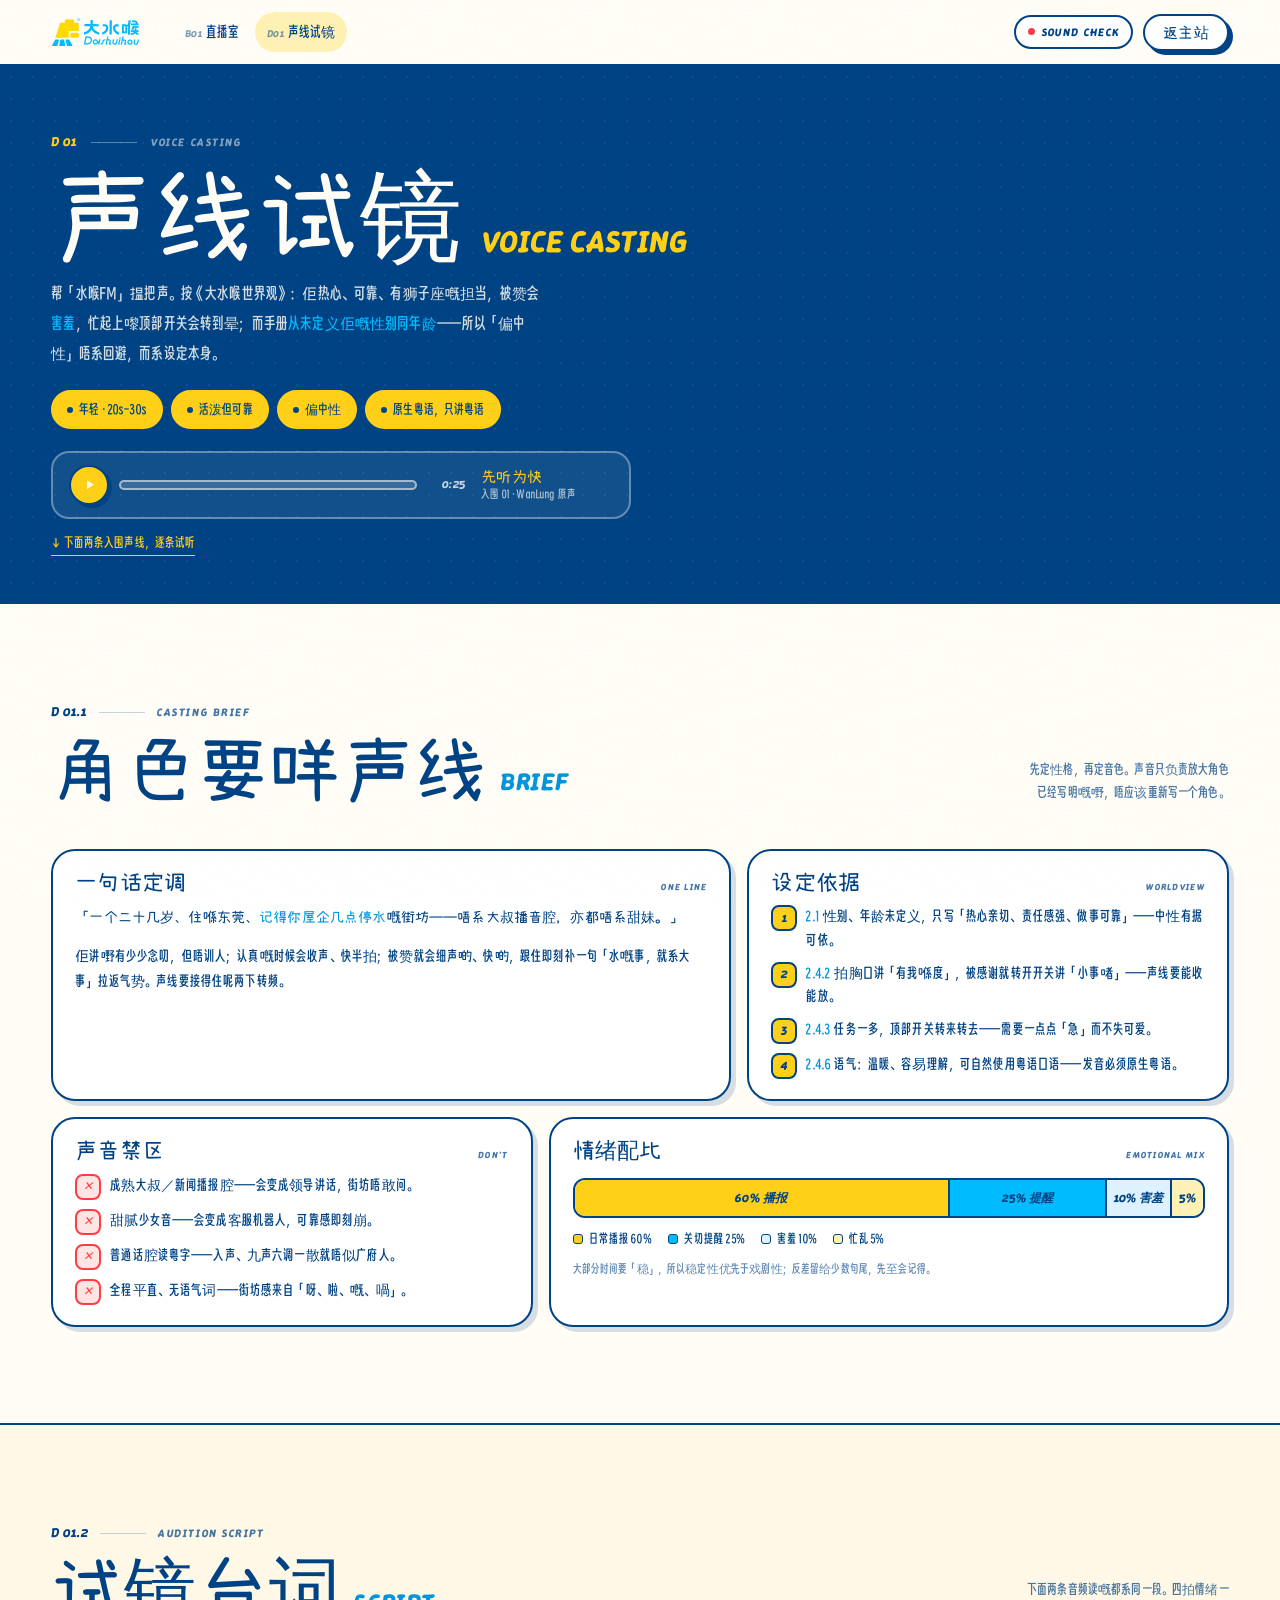
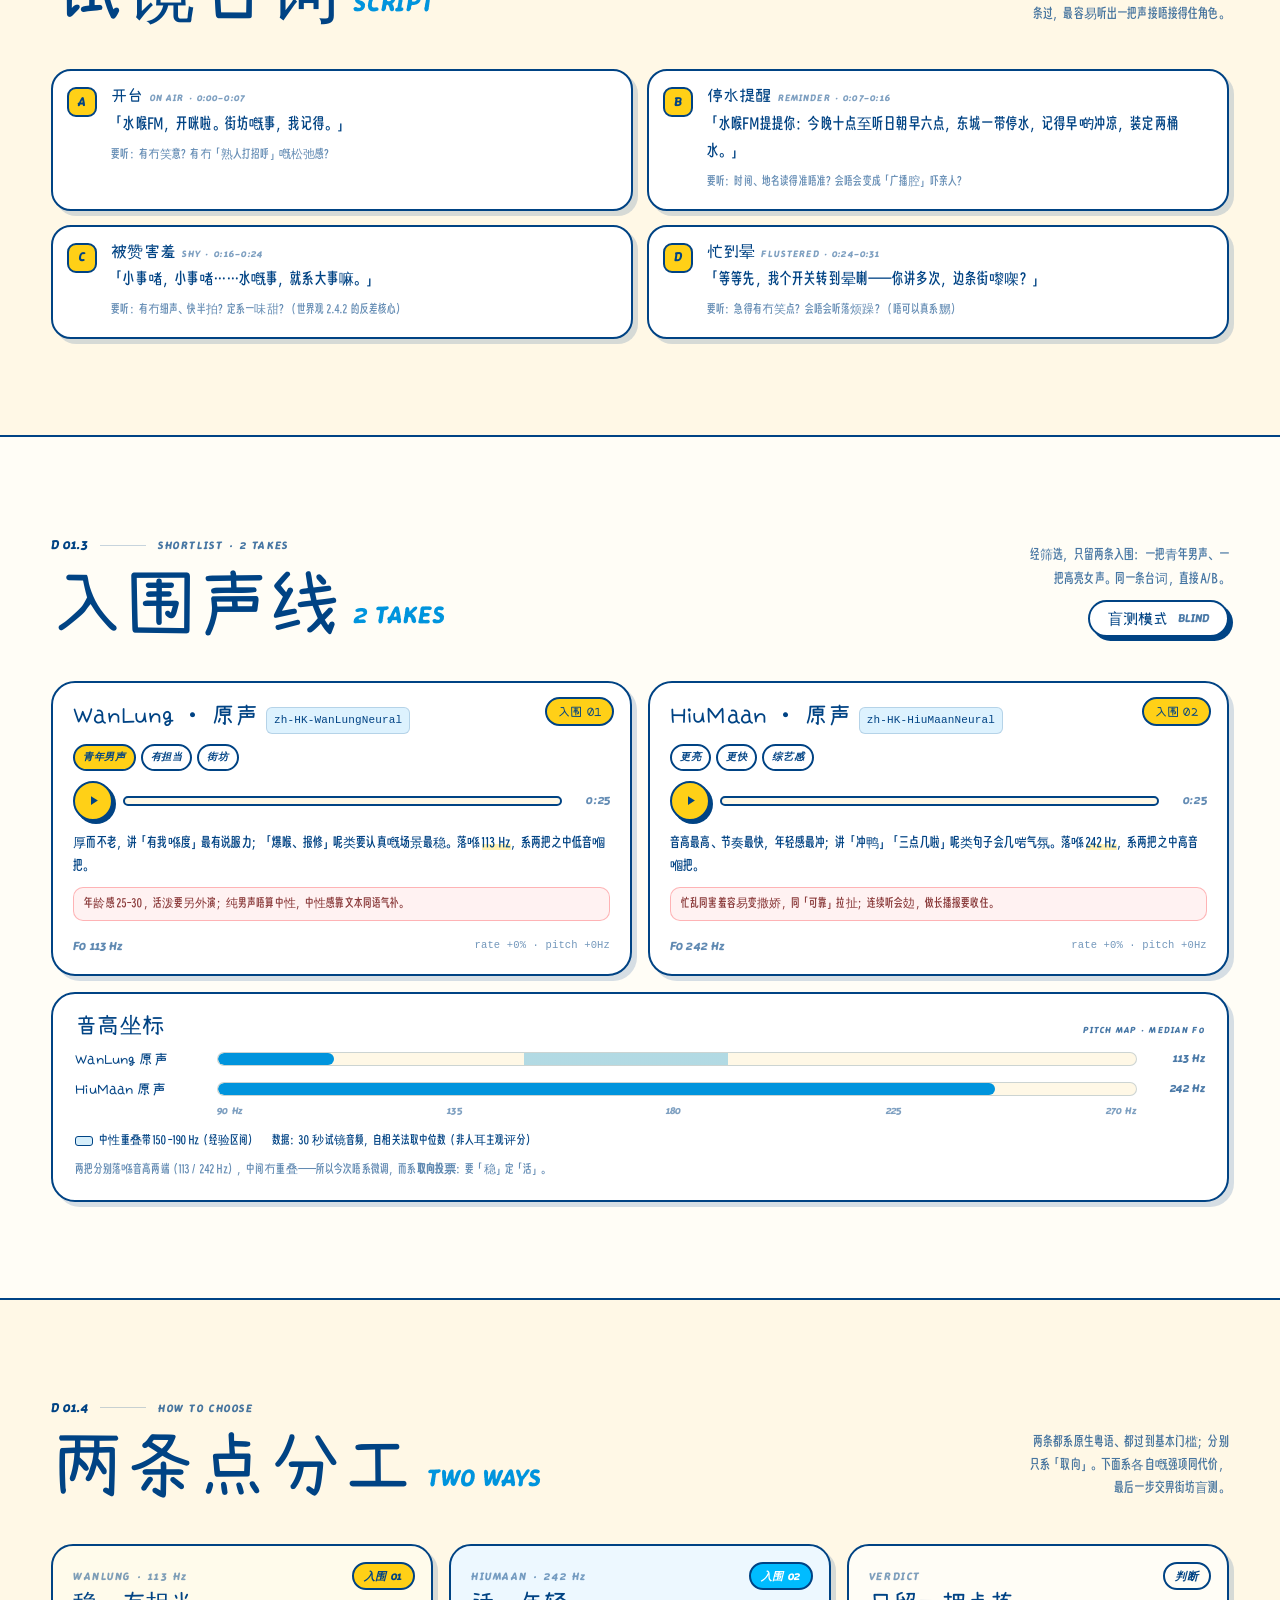
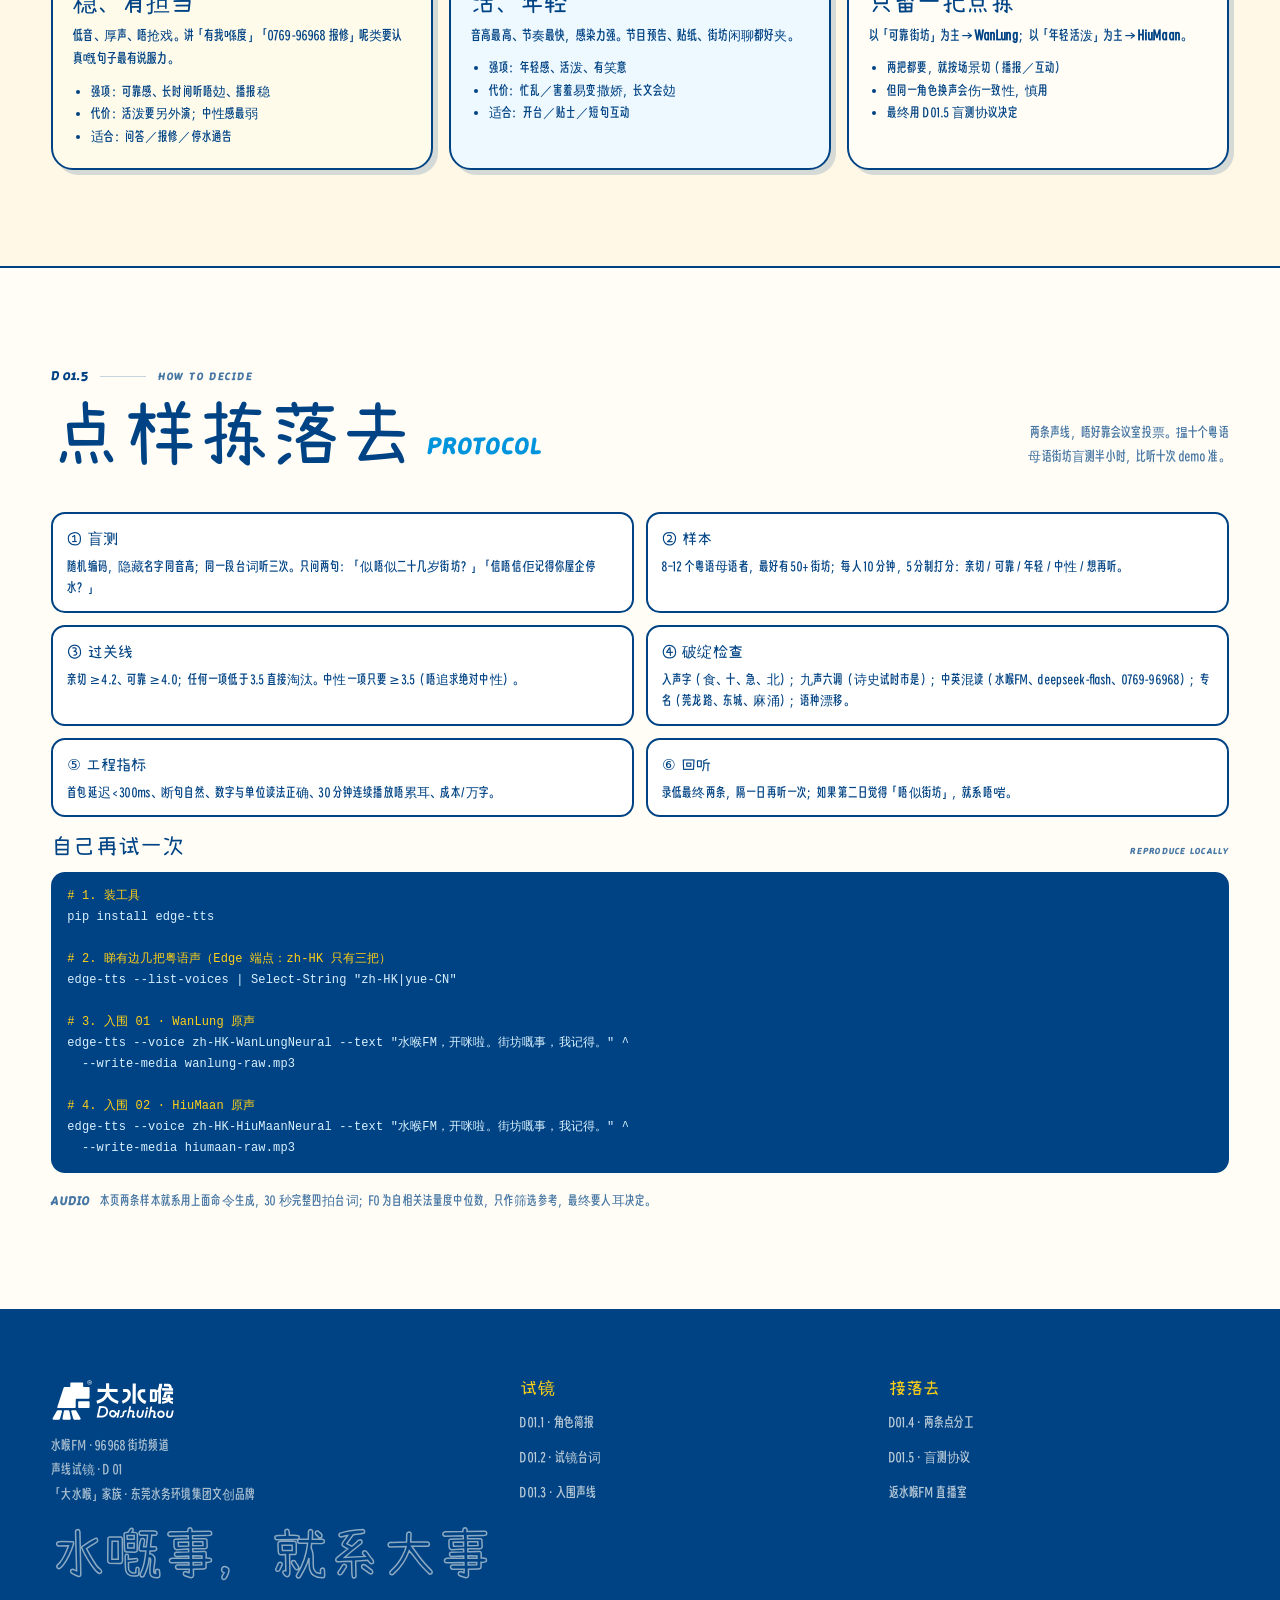
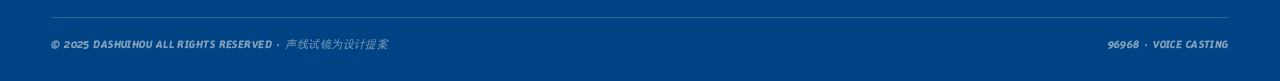
==== commit cb14a841: "brand: 频道号 88.8 → 96968（水喉FM · 96968 街坊频道），同步截图与交付说明 v1.1" ====
--- a/voice.html
+++ b/voice.html
@@ -327,7 +327,7 @@
     <div class="foot__top">
       <div class="foot__logo">
         <img src="assets/img/logo-h-white.svg" alt="大水喉 Dashuihou">
-        <p>水喉FM · 88.8 街坊频道<br>声线试镜 · D 01<br>「大水喉」家族 · 东莞水务环境集团文创品牌</p>
+        <p>水喉FM · 96968 街坊频道<br>声线试镜 · D 01<br>「大水喉」家族 · 东莞水务环境集团文创品牌</p>
         <div class="foot__big">水嘅事，就系大事</div>
       </div>
       <div class="foot__col">
@@ -349,7 +349,7 @@
     </div>
     <div class="foot__bottom">
       <span>© 2025 DASHUIHOU ALL RIGHTS RESERVED · 声线试镜为设计提案</span>
-      <span>F.M. 88.8 · VOICE CASTING</span>
+      <span>96968 · VOICE CASTING</span>
     </div>
   </div>
 </footer>
